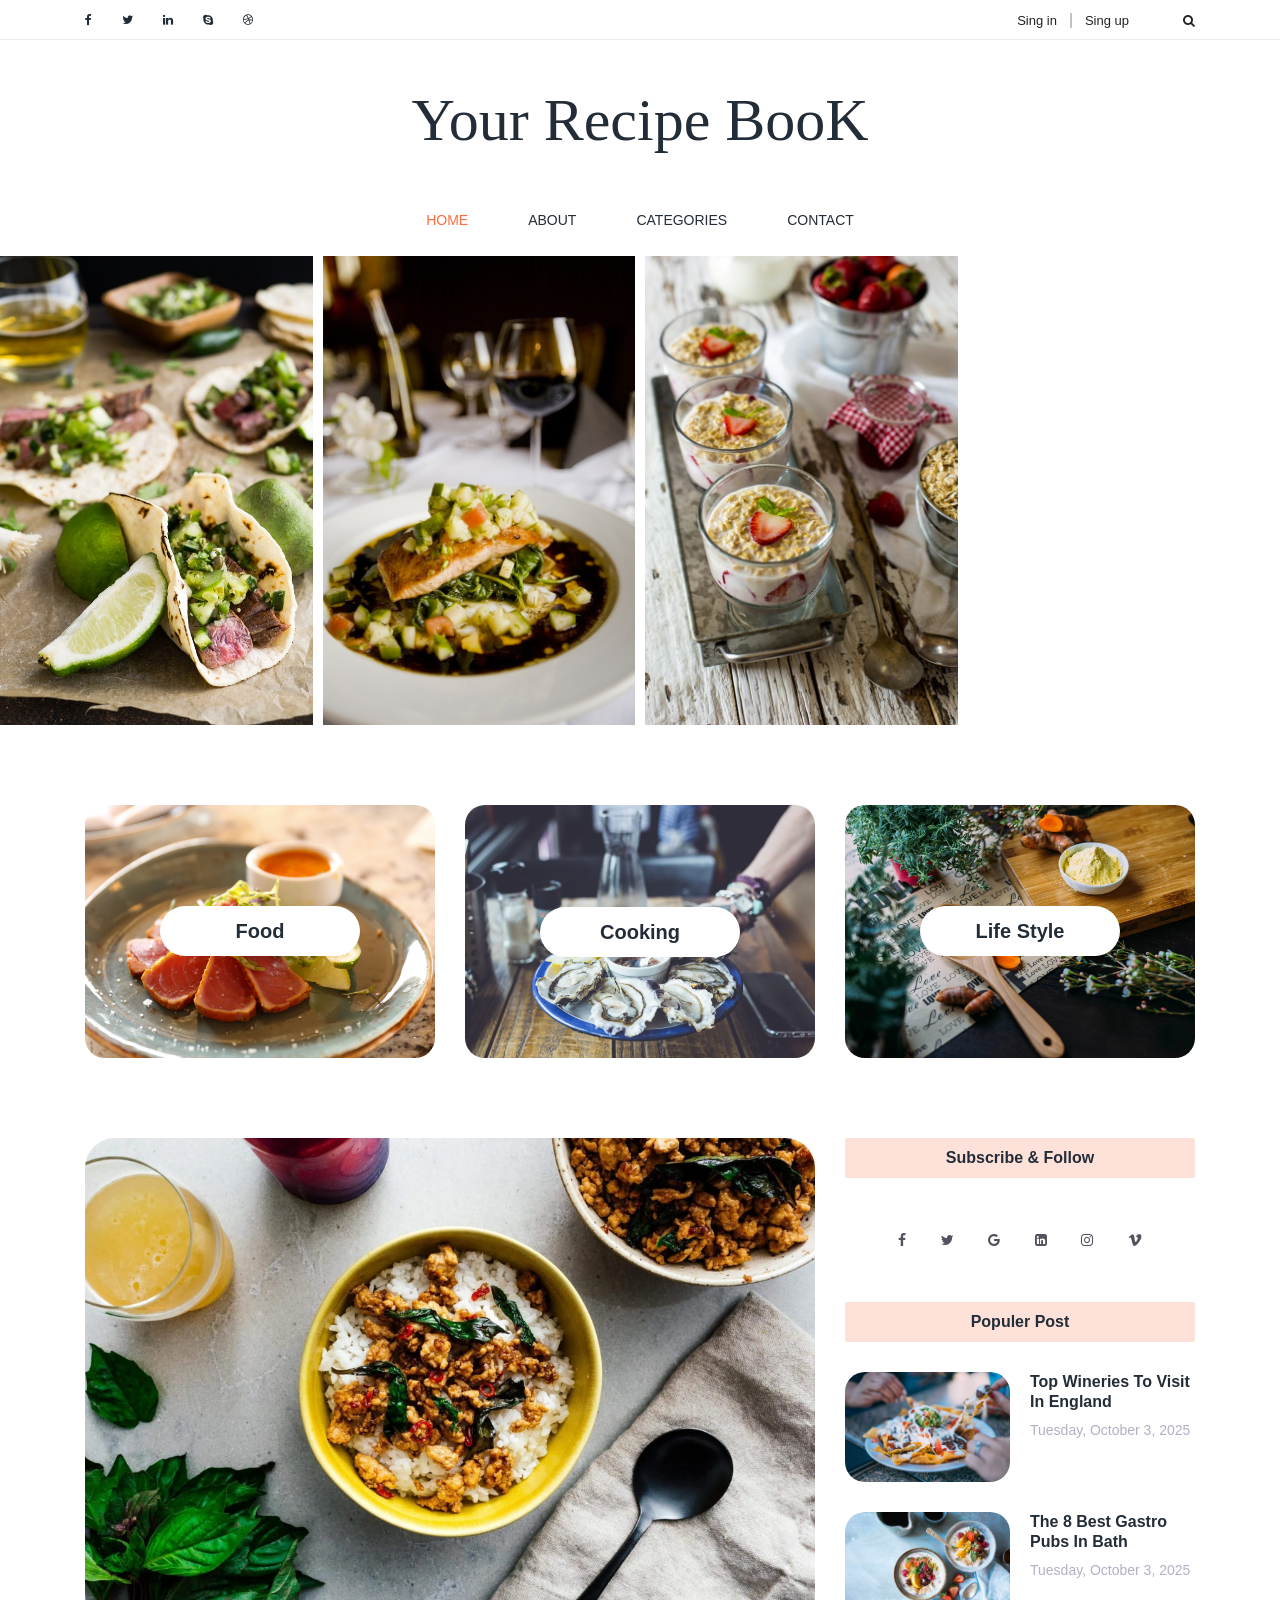
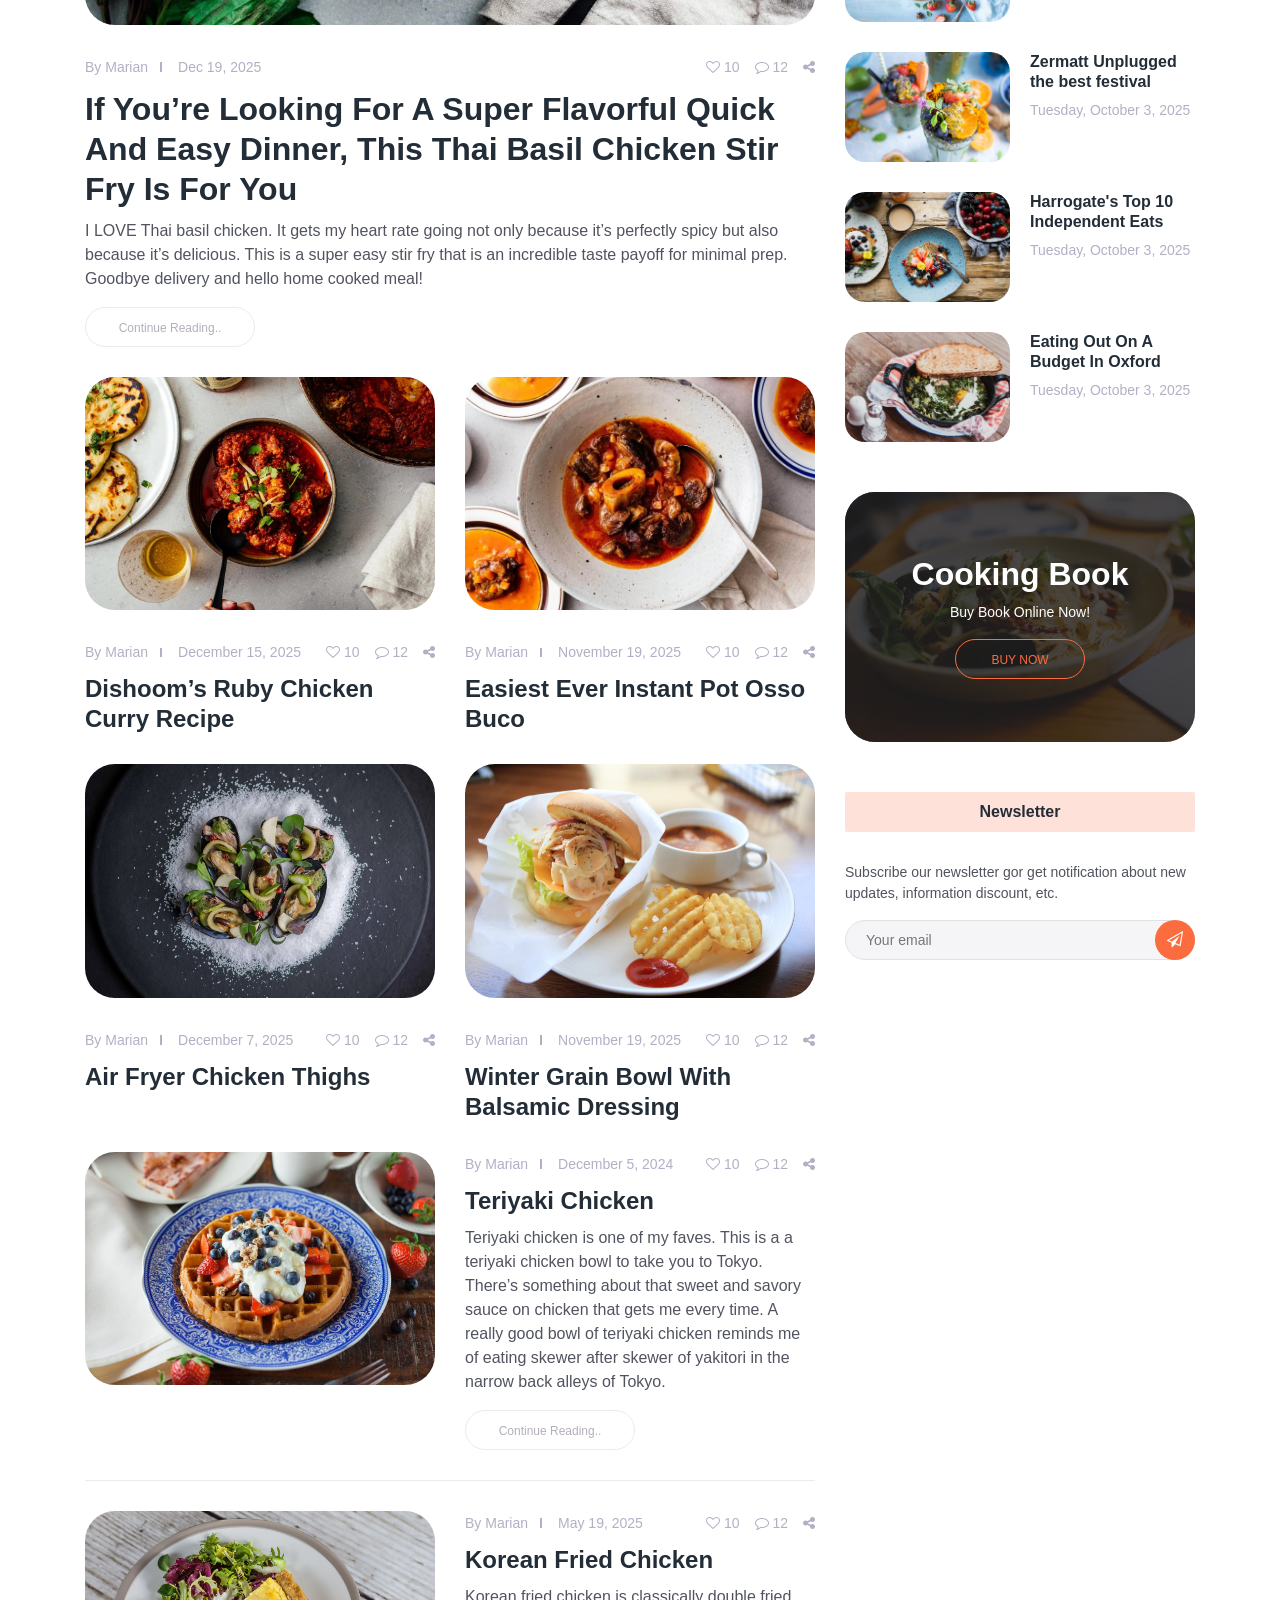
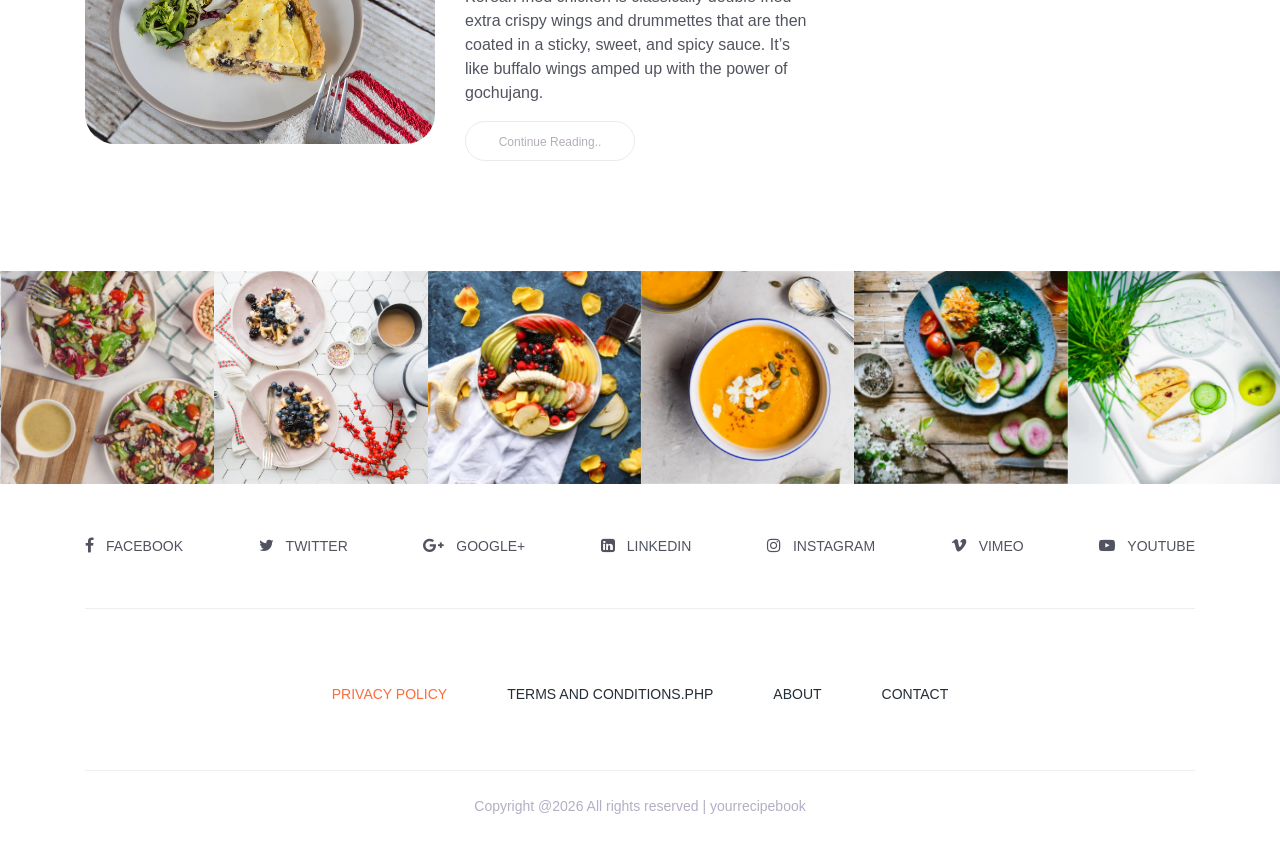
==== index.html @ a6a8d644 "Add files via upload" ====
<!DOCTYPE html><html lang="en"><head>
    <meta charset="utf-8">
    <meta name="description" content="">
    <meta http-equiv="X-UA-Compatible" content="IE=edge">
    <meta name="viewport" content="width=device-width, initial-scale=1, shrink-to-fit=no">
   
    <!-- Title -->
    <title>Your Recipe Book</title>
       <!-- Core Stylesheet -->
    <link href="style.css" rel="stylesheet">
    <!-- Responsive CSS -->
    <link href="css/responsive/responsive.css" rel="stylesheet">

</head>

<body>
    <!-- ****** Top Header Area Start ****** -->
    <div class="top_header_area">
        <div class="container">
            <div class="row">
                <div class="col-5 col-sm-6">
                    <!--  Top Social bar start -->
                    <div class="top_social_bar">
                        <a href="index.html"><i class="fa fa-facebook" aria-hidden="true"></i></a>
                        <a href="index.html"><i class="fa fa-twitter" aria-hidden="true"></i></a>
                        <a href="index.html"><i class="fa fa-linkedin" aria-hidden="true"></i></a>
                        <a href="index.html"><i class="fa fa-skype" aria-hidden="true"></i></a>
                        <a href="index.html"><i class="fa fa-dribbble" aria-hidden="true"></i></a>
                    </div>
                </div>
                <!--  Login Register Area -->
                <div class="col-7 col-sm-6">
                    <div class="signup-search-area d-flex align-items-center justify-content-end">
                        <div class="login_register_area d-flex">
                            <div class="login">
                                <a href="index.html">Sing in</a>
                            </div>
                            <div class="register">
                                <a href="index.html">Sing up</a>
                            </div>
                        </div>
                        <!-- Search Button Area -->
                        <div class="search_button">
                            <a class="searchBtn" href="index.html"><i class="fa fa-search" aria-hidden="true"></i></a>
                        </div>
                        <!-- Search Form -->
                        <div class="search-hidden-form">
                            <form action="#" method="get">
                                <input type="search" name="search" id="search-anything" placeholder="Search Anything...">
                                <input type="submit" value="" class="d-none">
                                <span class="searchBtn"><i class="fa fa-times" aria-hidden="true"></i></span>
                            </form>
                        </div>
                    </div>
                </div>
            </div>
        </div>
    </div>
    <!-- ****** Top Header Area End ****** -->

    <!-- ****** Header Area Start ****** -->
    <header class="header_area">
        <div class="container">
            <div class="row">
                <!-- Logo Area Start -->
                <div class="col-12">
                    <div class="logo_area text-center">
                        <a href="index.php" class="yummy-logo">Your Recipe BooK</a>
                    </div>
                </div>
            </div>

            <div class="row">
                <div class="col-12">
                    <nav class="navbar navbar-expand-lg">
                        <button class="navbar-toggler" type="button" data-toggle="collapse" data-target="#yummyfood-nav" aria-controls="yummyfood-nav" aria-expanded="false" aria-label="Toggle navigation"><i class="fa fa-bars" aria-hidden="true"></i> Menu</button>
                        <!-- Menu Area Start -->
                        <div class="collapse navbar-collapse justify-content-center" id="yummyfood-nav">
                            <ul class="navbar-nav" id="yummy-nav">
                                <li class="nav-item active">
                                    <a class="nav-link" href="index.php">Home <span class="sr-only">(current)</span></a>
                                </li>                           
                               <li class="nav-item">
                                    <a class="nav-link" href="about.php">About</a>
                                </li>

                                <li class="nav-item">
                                    <a class="nav-link" href="categories.php">Categories</a>
                                </li>                                
                                
                                <li class="nav-item">
                                    <a class="nav-link" href="contact.php">Contact</a>
                                </li>
                            </ul>
                        </div>
                    </nav>
                </div>
            </div>
        </div>
    </header>
    <!-- ****** Header Area End ****** -->
 <!-- ****** Welcome Post Area Start ****** -->
    <section class="welcome-post-sliders owl-carousel">

        <!-- Single Slide -->
        <div class="welcome-single-slide">
            <!-- Post Thumb -->
            <img src="img/bg-img/slide-1.jpg" alt="">
            <!-- Overlay Text -->
            <div class="project_title">
                <div class="post-date-commnents d-flex">
                   <a href="1.php">6 Comment</a>
                </div>
                <a href="1.php">
                    <h5>Best Meatball Sub Recipe</h5>
                </a>
            </div>
        </div>

        <!-- Single Slide -->
        <div class="welcome-single-slide">
            <!-- Post Thumb -->
            <img src="img/bg-img/slide-2.jpg" alt="">
            <!-- Overlay Text -->
            <div class="project_title">
                <div class="post-date-commnents d-flex">
                   <a href="2.php">4 Comment</a>
                </div>
                <a href="2.php">
                    <h5>Big Mac Tacos aka Smash Tacos</h5>
                </a>
            </div>
        </div>

        <!-- Single Slide -->
        <div class="welcome-single-slide">
            <!-- Post Thumb -->
            <img src="img/bg-img/slide-3.jpg" alt="">
            <!-- Overlay Text -->
            <div class="project_title">
                <div class="post-date-commnents d-flex">
                  <a href="3.php">1 Comment</a>
                </div>
                <a href="3.php">
                    <h5>Porchetta Recipe</h5>
                </a>
            </div>
        </div>

        <!-- Single Slide -->
        <div class="welcome-single-slide">
            <!-- Post Thumb -->
            <img src="img/bg-img/slide-5.jpg" alt="">
            <!-- Overlay Text -->
            <div class="project_title">
                <div class="post-date-commnents d-flex">
                    <a href="4.php">15 Comment</a>
                </div>
                <a href="4.php">
                    <h5>Easy Wonton Soup for the Winter</h5>
                </a>
            </div>
        </div>

        <!-- Single Slide -->
        <div class="welcome-single-slide">
            <!-- Post Thumb -->
            <img src="img/bg-img/slide-4.jpg" alt="">
            <!-- Overlay Text -->
            <div class="project_title">
                <div class="post-date-commnents d-flex">
                    <a href="5.php">10 Comment</a>
                </div>
                <a href="5.php">
                    <h5>Chinese Broccoli aka Gai Lan</h5>
                </a>
            </div>
        </div>

    </section>
    <!-- ****** Welcome Area End ****** -->

    <!-- ****** Categories Area Start ****** -->
    <section class="categories_area clearfix" id="about">
        <div class="container">
            <div class="row">
                <div class="col-12 col-md-6 col-lg-4">
                    <div class="single_catagory wow fadeInUp" data-wow-delay=".3s">
                        <img src="img/catagory-img/1.jpg" alt="">
                        <div class="catagory-title">
                            <a href="index.html">
                                <h5>Food</h5>
                            </a>
                        </div>
                    </div>
                </div>
                <div class="col-12 col-md-6 col-lg-4">
                    <div class="single_catagory wow fadeInUp" data-wow-delay=".6s">
                        <img src="img/catagory-img/2.jpg" alt="">
                        <div class="catagory-title">
                            <a href="index.html">
                                <h5>Cooking</h5>
                            </a>
                        </div>
                    </div>
                </div>
                <div class="col-12 col-md-6 col-lg-4">
                    <div class="single_catagory wow fadeInUp" data-wow-delay=".9s">
                        <img src="img/catagory-img/3.jpg" alt="">
                        <div class="catagory-title">
                            <a href="index.html">
                                <h5>Life Style</h5>
                            </a>
                        </div>
                    </div>
                </div>
            </div>
        </div>
    </section>
    <!-- ****** Categories Area End ****** -->

    <!-- ****** Blog Area Start ****** -->
    <section class="blog_area section_padding_0_80">
        <div class="container">
            <div class="row justify-content-center">
                <div class="col-12 col-lg-8">
                    <div class="row">

                        <!-- Single Post -->
                        <div class="col-12">
                            <div class="single-post wow fadeInUp" data-wow-delay=".2s">
                                <!-- Post Thumb -->
                                <div class="post-thumb">
                                    <img src="img/thai-basil-chicken.jpg" alt="">
                                </div>
                                <!-- Post Content -->
                                <div class="post-content">
                                    <div class="post-meta d-flex">
                                        <div class="post-author-date-area d-flex">
                                            <!-- Post Author -->
                                            <div class="post-author">
                                                <a href="index.html">By Marian</a>
                                            </div>
                                            <!-- Post Date -->
                                            <div class="post-date">
                                                <a href="index.html">Dec 19, 2025</a>
                                            </div>
                                        </div>
                                        <!-- Post Comment & Share Area -->
                                        <div class="post-comment-share-area d-flex">
                                            <!-- Post Favourite -->
                                            <div class="post-favourite">
                                                <a href="index.html"><i class="fa fa-heart-o" aria-hidden="true"></i> 10</a>
                                            </div>
                                            <!-- Post Comments -->
                                            <div class="post-comments">
                                                <a href="index.html"><i class="fa fa-comment-o" aria-hidden="true"></i> 12</a>
                                            </div>
                                            <!-- Post Share -->
                                            <div class="post-share">
                                                <a href="index.html"><i class="fa fa-share-alt" aria-hidden="true"></i></a>
                                            </div>
                                        </div>
                                    </div>
                                    <a href="1.php">
                                        <h2 class="post-headline">If you’re looking for a super flavorful quick and easy dinner, this Thai basil chicken stir fry is for you</h2>
                                    </a>
                                    <p>I LOVE Thai basil chicken. It gets my heart rate going not only because it’s perfectly spicy but also because it’s delicious. This is a super easy stir fry that is an incredible taste payoff for minimal prep. Goodbye delivery and hello home cooked meal!</p>
                                    <a href="index.html" class="read-more">Continue Reading..</a>
                                </div>
                            </div>
                        </div>

                        <!-- Single Post -->
                        <div class="col-12 col-md-6">
                            <div class="single-post wow fadeInUp" data-wow-delay=".4s">
                                <!-- Post Thumb -->
                                <div class="post-thumb">
                                    <img src="img/dishoom-ruby-chicken-curry-recip.jpg" alt="">
                                </div>
                                <!-- Post Content -->
                                <div class="post-content">
                                    <div class="post-meta d-flex">
                                        <div class="post-author-date-area d-flex">
                                            <!-- Post Author -->
                                            <div class="post-author">
                                                <a href="index.html">By Marian</a>
                                            </div>
                                            <!-- Post Date -->
                                            <div class="post-date">
                                                <a href="index.html">December  15, 2025</a>
                                            </div>
                                        </div>
                                        <!-- Post Comment & Share Area -->
                                        <div class="post-comment-share-area d-flex">
                                            <!-- Post Favourite -->
                                            <div class="post-favourite">
                                                <a href="index.html"><i class="fa fa-heart-o" aria-hidden="true"></i> 10</a>
                                            </div>
                                            <!-- Post Comments -->
                                            <div class="post-comments">
                                                <a href="index.html"><i class="fa fa-comment-o" aria-hidden="true"></i> 12</a>
                                            </div>
                                            <!-- Post Share -->
                                            <div class="post-share">
                                                <a href="index.html"><i class="fa fa-share-alt" aria-hidden="true"></i></a>
                                            </div>
                                        </div>
                                    </div>
                                    <a href="2.php">
                                        <h4 class="post-headline">Dishoom’s Ruby Chicken Curry Recipe</h4>
                                    </a>
                                </div>
                            </div>
                        </div>

                        <!-- Single Post -->
                        <div class="col-12 col-md-6">
                            <div class="single-post wow fadeInUp" data-wow-delay=".6s">
                                <!-- Post Thumb -->
                                <div class="post-thumb">
                                    <img src="img/osso-buco-1.jpg" alt="">
                                </div>
                                <!-- Post Content -->
                                <div class="post-content">
                                    <div class="post-meta d-flex">
                                        <div class="post-author-date-area d-flex">
                                            <!-- Post Author -->
                                            <div class="post-author">
                                                <a href="index.html">By Marian</a>
                                            </div>
                                            <!-- Post Date -->
                                            <div class="post-date">
                                                <a href="index.html">November 19, 2025</a>
                                            </div>
                                        </div>
                                        <!-- Post Comment & Share Area -->
                                        <div class="post-comment-share-area d-flex">
                                            <!-- Post Favourite -->
                                            <div class="post-favourite">
                                                <a href="index.html"><i class="fa fa-heart-o" aria-hidden="true"></i> 10</a>
                                            </div>
                                            <!-- Post Comments -->
                                            <div class="post-comments">
                                                <a href="index.html"><i class="fa fa-comment-o" aria-hidden="true"></i> 12</a>
                                            </div>
                                            <!-- Post Share -->
                                            <div class="post-share">
                                                <a href="index.html"><i class="fa fa-share-alt" aria-hidden="true"></i></a>
                                            </div>
                                        </div>
                                    </div>
                                    <a href="2.php">
                                        <h4 class="post-headline">Easiest Ever Instant Pot Osso Buco</h4>
                                    </a>
                                </div>
                            </div>
                        </div>

                        <!-- Single Post -->
                        <div class="col-12 col-md-6">
                            <div class="single-post wow fadeInUp" data-wow-delay=".8s">
                                <!-- Post Thumb -->
                                <div class="post-thumb">
                                    <img src="img/blog-img/4.jpg" alt="">
                                </div>
                                <!-- Post Content -->
                                <div class="post-content">
                                    <div class="post-meta d-flex">
                                        <div class="post-author-date-area d-flex">
                                            <!-- Post Author -->
                                            <div class="post-author">
                                                <a href="index.html">By Marian</a>
                                            </div>
                                            <!-- Post Date -->
                                            <div class="post-date">
                                                <a href="index.html">December  7, 2025</a>
                                            </div>
                                        </div>
                                        <!-- Post Comment & Share Area -->
                                        <div class="post-comment-share-area d-flex">
                                            <!-- Post Favourite -->
                                            <div class="post-favourite">
                                                <a href="index.html"><i class="fa fa-heart-o" aria-hidden="true"></i> 10</a>
                                            </div>
                                            <!-- Post Comments -->
                                            <div class="post-comments">
                                                <a href="index.html"><i class="fa fa-comment-o" aria-hidden="true"></i> 12</a>
                                            </div>
                                            <!-- Post Share -->
                                            <div class="post-share">
                                                <a href="index.html"><i class="fa fa-share-alt" aria-hidden="true"></i></a>
                                            </div>
                                        </div>
                                    </div>
                                    <a href="4.php">
                                        <h4 class="post-headline">Air Fryer Chicken Thighs</h4>
                                    </a>
                                </div>
                            </div>
                        </div>

                        <!-- Single Post -->
                        <div class="col-12 col-md-6">
                            <div class="single-post wow fadeInUp" data-wow-delay="1s">
                                <!-- Post Thumb -->
                                <div class="post-thumb">
                                    <img src="img/blog-img/5.jpg" alt="">
                                </div>
                                <!-- Post Content -->
                                <div class="post-content">
                                    <div class="post-meta d-flex">
                                        <div class="post-author-date-area d-flex">
                                            <!-- Post Author -->
                                            <div class="post-author">
                                                <a href="index.html">By Marian</a>
                                            </div>
                                            <!-- Post Date -->
                                            <div class="post-date">
                                                <a href="index.html">November 19, 2025</a>
                                            </div>
                                        </div>
                                        <!-- Post Comment & Share Area -->
                                        <div class="post-comment-share-area d-flex">
                                            <!-- Post Favourite -->
                                            <div class="post-favourite">
                                                <a href="index.html"><i class="fa fa-heart-o" aria-hidden="true"></i> 10</a>
                                            </div>
                                            <!-- Post Comments -->
                                            <div class="post-comments">
                                                <a href="index.html"><i class="fa fa-comment-o" aria-hidden="true"></i> 12</a>
                                            </div>
                                            <!-- Post Share -->
                                            <div class="post-share">
                                                <a href="index.html"><i class="fa fa-share-alt" aria-hidden="true"></i></a>
                                            </div>
                                        </div>
                                    </div>
                                    <a href="5.php">
                                        <h4 class="post-headline">Winter Grain Bowl with Balsamic Dressing</h4>
                                    </a>
                                </div>
                            </div>
                        </div>

                        <!-- ******* List Blog Area Start ******* -->

                        <!-- Single Post -->
                        <div class="col-12">
                            <div class="list-blog single-post d-sm-flex wow fadeInUpBig" data-wow-delay=".2s">
                                <!-- Post Thumb -->
                                <div class="post-thumb">
                                    <img src="img/blog-img/6.jpg" alt="">
                                </div>
                                <!-- Post Content -->
                                <div class="post-content">
                                    <div class="post-meta d-flex">
                                        <div class="post-author-date-area d-flex">
                                            <!-- Post Author -->
                                            <div class="post-author">
                                                <a href="index.html">By Marian</a>
                                            </div>
                                            <!-- Post Date -->
                                            <div class="post-date">
                                                <a href="index.html">December 5, 2024</a>
                                            </div>
                                        </div>
                                        <!-- Post Comment & Share Area -->
                                        <div class="post-comment-share-area d-flex">
                                            <!-- Post Favourite -->
                                            <div class="post-favourite">
                                                <a href="index.html"><i class="fa fa-heart-o" aria-hidden="true"></i> 10</a>
                                            </div>
                                            <!-- Post Comments -->
                                            <div class="post-comments">
                                                <a href="index.html"><i class="fa fa-comment-o" aria-hidden="true"></i> 12</a>
                                            </div>
                                            <!-- Post Share -->
                                            <div class="post-share">
                                                <a href="index.html"><i class="fa fa-share-alt" aria-hidden="true"></i></a>
                                            </div>
                                        </div>
                                    </div>
                                    <a href="index.html">
                                        <h4 class="post-headline">Teriyaki Chicken </h4>
                                    </a>
                                    <p>Teriyaki chicken is one of my faves. This is a a teriyaki chicken bowl to take you to Tokyo. There’s something about that sweet and savory sauce on chicken that gets me every time. A really good bowl of teriyaki chicken reminds me of eating skewer after skewer of yakitori in the narrow back alleys of Tokyo.</p>
                                    <a href="4.php" class="read-more">Continue Reading..</a>
                                </div>
                            </div>
                        </div>

                        <!-- Single Post -->
                        <div class="col-12">
                            <div class="list-blog single-post d-sm-flex wow fadeInUpBig" data-wow-delay=".4s">
                                <!-- Post Thumb -->
                                <div class="post-thumb">
                                    <img src="img/blog-img/7.jpg" alt="">
                                </div>
                                <!-- Post Content -->
                                <div class="post-content">
                                    <div class="post-meta d-flex">
                                        <div class="post-author-date-area d-flex">
                                            <!-- Post Author -->
                                            <div class="post-author">
                                                <a href="index.html">By Marian</a>
                                            </div>
                                            <!-- Post Date -->
                                            <div class="post-date">
                                                <a href="index.html">May 19, 2025</a>
                                            </div>
                                        </div>
                                        <!-- Post Comment & Share Area -->
                                        <div class="post-comment-share-area d-flex">
                                            <!-- Post Favourite -->
                                            <div class="post-favourite">
                                                <a href="index.html"><i class="fa fa-heart-o" aria-hidden="true"></i> 10</a>
                                            </div>
                                            <!-- Post Comments -->
                                            <div class="post-comments">
                                                <a href="index.html"><i class="fa fa-comment-o" aria-hidden="true"></i> 12</a>
                                            </div>
                                            <!-- Post Share -->
                                            <div class="post-share">
                                                <a href="index.html"><i class="fa fa-share-alt" aria-hidden="true"></i></a>
                                            </div>
                                        </div>
                                    </div>
                                    <a href="5.php">
                                        <h4 class="post-headline">Korean Fried Chicken</h4>
                                    </a>
                                    <p>Korean fried chicken is classically double fried extra crispy wings and drummettes that are then coated in a sticky, sweet, and spicy sauce. It’s like buffalo wings amped up with the power of gochujang.</p>
                                    <a href="5.php" class="read-more">Continue Reading..</a>
                                </div>
                            </div>
                        </div>                       
                    </div>
                </div>

                <!-- ****** Blog Sidebar ****** -->
                <div class="col-12 col-sm-8 col-md-6 col-lg-4">
                    <div class="blog-sidebar mt-5 mt-lg-0">
                       
                        <!-- Single Widget Area -->
                        <div class="single-widget-area subscribe_widget text-center">
                            <div class="widget-title">
                                <h6>Subscribe &amp; Follow</h6>
                            </div>
                            <div class="subscribe-link">
                                <a href="index.html"><i class="fa fa-facebook" aria-hidden="true"></i></a>
                                <a href="index.html"><i class="fa fa-twitter" aria-hidden="true"></i></a>
                                <a href="index.html"><i class="fa fa-google" aria-hidden="true"></i></a>
                                <a href="index.html"><i class="fa fa-linkedin-square" aria-hidden="true"></i></a>
                                <a href="index.html"><i class="fa fa-instagram" aria-hidden="true"></i></a>
                                <a href="index.html"><i class="fa fa-vimeo" aria-hidden="true"></i></a>
                            </div>
                        </div>

                        <!-- Single Widget Area -->
                        <div class="single-widget-area popular-post-widget">
                            <div class="widget-title text-center">
                                <h6>Populer Post</h6>
                            </div>
                            <!-- Single Popular Post -->
                            <div class="single-populer-post d-flex">
                                <img src="img/sidebar-img/1.jpg" alt="">
                                <div class="post-content">
                                    <a href="index.html">
                                        <h6>Top Wineries To Visit In England</h6>
                                    </a>
                                    <p>Tuesday, October 3, 2025</p>
                                </div>
                            </div>
                            <!-- Single Popular Post -->
                            <div class="single-populer-post d-flex">
                                <img src="img/sidebar-img/2.jpg" alt="">
                                <div class="post-content">
                                    <a href="index.html">
                                        <h6>The 8 Best Gastro Pubs In Bath</h6>
                                    </a>
                                    <p>Tuesday, October 3, 2025</p>
                                </div>
                            </div>
                            <!-- Single Popular Post -->
                            <div class="single-populer-post d-flex">
                                <img src="img/sidebar-img/3.jpg" alt="">
                                <div class="post-content">
                                    <a href="index.html">
                                        <h6>Zermatt Unplugged the best festival</h6>
                                    </a>
                                    <p>Tuesday, October 3, 2025</p>
                                </div>
                            </div>
                            <!-- Single Popular Post -->
                            <div class="single-populer-post d-flex">
                                <img src="img/sidebar-img/4.jpg" alt="">
                                <div class="post-content">
                                    <a href="index.html">
                                        <h6>Harrogate's Top 10 Independent Eats</h6>
                                    </a>
                                    <p>Tuesday, October 3, 2025</p>
                                </div>
                            </div>
                            <!-- Single Popular Post -->
                            <div class="single-populer-post d-flex">
                                <img src="img/sidebar-img/5.jpg" alt="">
                                <div class="post-content">
                                    <a href="index.html">
                                        <h6>Eating Out On A Budget In Oxford</h6>
                                    </a>
                                    <p>Tuesday, October 3, 2025</p>
                                </div>
                            </div>
                        </div>

                        <!-- Single Widget Area -->
                        <div class="single-widget-area add-widget text-center">
                            <div class="add-widget-area">
                                <img src="img/sidebar-img/6.jpg" alt="">
                                <div class="add-text">
                                    <div class="yummy-table">
                                        <div class="yummy-table-cell">
                                            <h2>Cooking Book</h2>
                                            <p>Buy Book Online Now!</p>
                                            <a href="index.html" class="add-btn">Buy Now</a>
                                        </div>
                                    </div>
                                </div>
                            </div>
                        </div>

                        <!-- Single Widget Area -->
                        <div class="single-widget-area newsletter-widget">
                            <div class="widget-title text-center">
                                <h6>Newsletter</h6>
                            </div>
                            <p>Subscribe our newsletter gor get notification about new updates, information discount, etc.</p>
                            <div class="newsletter-form">
                                <form action="#" method="post">
                                    <input type="email" name="newsletter-email" id="email" placeholder="Your email">
                                    <button type="submit"><i class="fa fa-paper-plane-o" aria-hidden="true"></i></button>
                                </form>
                            </div>
                        </div>
                    </div>
                </div>
            </div>
        </div>
    </section>
    <!-- ****** Blog Area End ****** -->

<!-- ****** Instagram Area Start ****** -->
    <div class="instargram_area owl-carousel section_padding_100_0 clearfix" id="portfolio">

        <!-- Instagram Item -->
        <div class="instagram_gallery_item">
            <!-- Instagram Thumb -->
            <img src="img/instagram-img/1.jpg" alt="">
            <!-- Hover -->
            <div class="hover_overlay">
                <div class="yummy-table">
                    <div class="yummy-table-cell">
                        <div class="follow-me text-center">
                            <a href="index.html"><i class="fa fa-instagram" aria-hidden="true"></i> Follow me</a>
                        </div>
                    </div>
                </div>
            </div>
        </div>

        <!-- Instagram Item -->
        <div class="instagram_gallery_item">
            <!-- Instagram Thumb -->
            <img src="img/instagram-img/2.jpg" alt="">
            <!-- Hover -->
            <div class="hover_overlay">
                <div class="yummy-table">
                    <div class="yummy-table-cell">
                        <div class="follow-me text-center">
                            <a href="index.html"><i class="fa fa-instagram" aria-hidden="true"></i> Follow me</a>
                        </div>
                    </div>
                </div>
            </div>
        </div>

        <!-- Instagram Item -->
        <div class="instagram_gallery_item">
            <!-- Instagram Thumb -->
            <img src="img/instagram-img/3.jpg" alt="">
            <!-- Hover -->
            <div class="hover_overlay">
                <div class="yummy-table">
                    <div class="yummy-table-cell">
                        <div class="follow-me text-center">
                            <a href="index.html"><i class="fa fa-instagram" aria-hidden="true"></i> Follow me</a>
                        </div>
                    </div>
                </div>
            </div>
        </div>

        <!-- Instagram Item -->
        <div class="instagram_gallery_item">
            <!-- Instagram Thumb -->
            <img src="img/instagram-img/4.jpg" alt="">
            <!-- Hover -->
            <div class="hover_overlay">
                <div class="yummy-table">
                    <div class="yummy-table-cell">
                        <div class="follow-me text-center">
                            <a href="index.html"><i class="fa fa-instagram" aria-hidden="true"></i> Follow me</a>
                        </div>
                    </div>
                </div>
            </div>
        </div>

        <!-- Instagram Item -->
        <div class="instagram_gallery_item">
            <!-- Instagram Thumb -->
            <img src="img/instagram-img/5.jpg" alt="">
            <!-- Hover -->
            <div class="hover_overlay">
                <div class="yummy-table">
                    <div class="yummy-table-cell">
                        <div class="follow-me text-center">
                            <a href="index.html"><i class="fa fa-instagram" aria-hidden="true"></i> Follow me</a>
                        </div>
                    </div>
                </div>
            </div>
        </div>

        <!-- Instagram Item -->
        <div class="instagram_gallery_item">
            <!-- Instagram Thumb -->
            <img src="img/instagram-img/6.jpg" alt="">
            <!-- Hover -->
            <div class="hover_overlay">
                <div class="yummy-table">
                    <div class="yummy-table-cell">
                        <div class="follow-me text-center">
                            <a href="index.html"><i class="fa fa-instagram" aria-hidden="true"></i> Follow me</a>
                        </div>
                    </div>
                </div>
            </div>
        </div>

        <!-- Instagram Item -->
        <div class="instagram_gallery_item">
            <!-- Instagram Thumb -->
            <img src="img/instagram-img/1.jpg" alt="">
            <!-- Hover -->
            <div class="hover_overlay">
                <div class="yummy-table">
                    <div class="yummy-table-cell">
                        <div class="follow-me text-center">
                            <a href="index.html"><i class="fa fa-instagram" aria-hidden="true"></i> Follow me</a>
                        </div>
                    </div>
                </div>
            </div>
        </div>

        <!-- Instagram Item -->
        <div class="instagram_gallery_item">
            <!-- Instagram Thumb -->
            <img src="img/instagram-img/2.jpg" alt="">
            <!-- Hover -->
            <div class="hover_overlay">
                <div class="yummy-table">
                    <div class="yummy-table-cell">
                        <div class="follow-me text-center">
                            <a href="index.html"><i class="fa fa-instagram" aria-hidden="true"></i> Follow me</a>
                        </div>
                    </div>
                </div>
            </div>
        </div>

    </div>
    <!-- ****** Our Creative Portfolio Area End ****** -->

    <!-- ****** Footer Social Icon Area Start ****** -->
    <div class="social_icon_area clearfix">
        <div class="container">
            <div class="row">
                <div class="col-12">
                    <div class="footer-social-area d-flex">
                        <div class="single-icon">
                            <a href="index.html"><i class="fa fa-facebook" aria-hidden="true"></i><span>facebook</span></a>
                        </div>
                        <div class="single-icon">
                            <a href="index.html"><i class="fa fa-twitter" aria-hidden="true"></i><span>Twitter</span></a>
                        </div>
                        <div class="single-icon">
                            <a href="index.html"><i class="fa fa-google-plus" aria-hidden="true"></i><span>GOOGLE+</span></a>
                        </div>
                        <div class="single-icon">
                            <a href="index.html"><i class="fa fa-linkedin-square" aria-hidden="true"></i><span>linkedin</span></a>
                        </div>
                        <div class="single-icon">
                            <a href="index.html"><i class="fa fa-instagram" aria-hidden="true"></i><span>Instagram</span></a>
                        </div>
                        <div class="single-icon">
                            <a href="index.html"><i class="fa fa-vimeo" aria-hidden="true"></i><span>VIMEO</span></a>
                        </div>
                        <div class="single-icon">
                            <a href="index.html"><i class="fa fa-youtube-play" aria-hidden="true"></i><span>YOUTUBE</span></a>
                        </div>
                    </div>
                </div>
            </div>
        </div>
    </div>
    <!-- ****** Footer Social Icon Area End ****** -->

    <!-- ****** Footer Menu Area Start ****** -->
    <footer class="footer_area">
        <div class="container">
            <div class="row">
                <div class="col-12">
                    <div class="footer-content">
                        
                        <nav class="navbar navbar-expand-lg">
                            <button class="navbar-toggler" type="button" data-toggle="collapse" data-target="#yummyfood-footer-nav" aria-controls="yummyfood-footer-nav" aria-expanded="false" aria-label="Toggle navigation"><i class="fa fa-bars" aria-hidden="true"></i> Menu</button>
                            <!-- Menu Area Start -->
                            <div class="collapse navbar-collapse justify-content-center" id="yummyfood-footer-nav">
                                <ul class="navbar-nav">
                                    <li class="nav-item active">
                                        <a class="nav-link" href="privacy-policy.php">Privacy Policy<span class="sr-only">(current)</span></a>
                                    </li>
                                    
                                    <li class="nav-item">
                                        <a class="nav-link" href="terms-and-conditions.php">Terms And Conditions.php</a>
                                    </li>
                                   
                                    <li class="nav-item">
                                        <a class="nav-link" href="about.php">About</a>
                                    </li>
                                    <li class="nav-item">
                                        <a class="nav-link" href="contact.php">Contact</a>
                                    </li>
                                </ul>
                            </div>
                        </nav>
                    </div>
                </div>
            </div>
        </div>

        <div class="container">
            <div class="row">
                <div class="col-12">
                    <!-- Copywrite Text -->
                    <div class="copy_right_text text-center">
                        <p>Copyright @2026 All rights reserved |  yourrecipebook</p>
                    </div>
                </div>
            </div>
        </div>
    </footer>

    <!-- ****** Footer Menu Area End ****** -->

    <!-- Jquery-2.2.4 js -->
    <script src="js/jquery/jquery-2.2.4.min.js"></script>
    <!-- Popper js -->
    <script src="js/bootstrap/popper.min.js"></script>
    <!-- Bootstrap-4 js -->
    <script src="js/bootstrap/bootstrap.min.js"></script>
    <!-- All Plugins JS -->
    <script src="js/others/plugins.js"></script>
    <!-- Active JS -->
    <script src="js/active.js"></script>
<script defer="" src="../static.cloudflareinsights.com/beacon.min.js/v8c78df7c7c0f484497ecbca7046644da1771523124516" data-cf-beacon="{&quot;version&quot;:&quot;2024.11.0&quot;,&quot;token&quot;:&quot;a68dbbef18ba448aad95fd6afb01e0aa&quot;,&quot;r&quot;:1,&quot;server_timing&quot;:{&quot;name&quot;:{&quot;cfCacheStatus&quot;:true,&quot;cfEdge&quot;:true,&quot;cfExtPri&quot;:true,&quot;cfL4&quot;:true,&quot;cfOrigin&quot;:true,&quot;cfSpeedBrain&quot;:true},&quot;location_startswith&quot;:null}}" crossorigin="anonymous"></script>

</body></html>
---- style.css ----
/* ----------------------------------------------
:: Template Name: Yummy Blog - Food Blog Template
:: Template Author: Colorlib
:: Template Author URI: https://colorlib.com
:: Version: v1.0.0
:: Last Updated: 11-13-2017
---------------------------------------------- */

/* -------- [Master Stylesheet] --------
:: 1.0 Base CSS
:: 2.0 Top Header Area CSS
:: 3.0 Menu Area CSS
:: 4.0 Wellcome Area CSS 
:: 5.0 Top Feature Area CSS 
:: 6.0 Blog Area CSS 
:: 7.0 Instagram Area CSS 
:: 8.0 Footer Social Area CSS 
:: 9.0 Goole Map Area CSS
:: 10.0 Sidebar Area CSS
:: 11.0 Breadcumb Area CSS
:: 12.0 Paginatio Area CSS
:: 13.0 Contact Area CSS
:: 14.0 Single Blog CSS
----------------------------------- */

/* ***** Fonts ***** */

@import url('../fonts.googleapis.com/css/family=Poppins:100,200,300,400,500,600,700|Quicksand:300,400,500,700|Shadows+Into+Light+Two.css');

/* ***** Import CSS ***** */

@import 'css/bootstrap/bootstrap.min.css';
@import 'css/others/animate.css';
@import 'css/others/magnific-popup.css';
@import 'css/others/meanmenu.min.css';
@import 'css/others/owl.carousel.min.css';
@import 'css/others/font-awesome.min.css';
@import 'css/others/pe-icon-7-stroke.css';

/* --------------------
:: 1.0 Base CSS
-------------------- */

* {
    margin: 0;
    padding: 0;
}

body {
    font-family: 'Poppins', sans-serif;
    position: relative;
    z-index: auto;
}

h1,
h2,
h3,
h4,
h5,
h6 {
    font-family: 'Quicksand', sans-serif;
    font-weight: 700;
    color: #232d37;
    line-height: 1.25;
}

p {
    color: #51545f;
    font-size: 16px;
}

.section_padding_100 {
    padding-top: 100px;
    padding-bottom: 100px;
}

.section_padding_100_70 {
    padding-top: 100px;
    padding-bottom: 70px;
}

.section_padding_50 {
    padding-top: 50px;
    padding-bottom: 50px;
}

.section_padding_50_20 {
    padding-top: 50px;
    padding-bottom: 20px;
}

.section_padding_150 {
    padding-top: 150px;
    padding-bottom: 150px;
}

.section_padding_200 {
    padding-top: 200px;
    padding-bottom: 200px;
}

.section_padding_80 {
    margin-top: 80px;
    margin-bottom: 80px;
}

.section_padding_80_50 {
    padding-top: 80px;
    padding-bottom: 50px;
}

.section_padding_30_80 {
    padding-top: 30px;
    padding-bottom: 80px;
}

.section_padding_80_0 {
    padding-top: 80px;
    padding-bottom: 0;
}

.section_padding_0_80 {
    padding-top: 0;
    padding-bottom: 80px;
}

img {
    max-width: 100%;
}

.mt-15 {
    margin-top: 15px;
}

.mt-30 {
    margin-top: 30px;
}

.mt-40 {
    margin-top: 40px;
}

.mt-50 {
    margin-top: 50px;
}

.mt-100 {
    margin-top: 100px;
}

.mt-150 {
    margin-top: 150px;
}

.mr-15 {
    margin-right: 15px;
}

.mr-30 {
    margin-right: 30px;
}

.mr-50 {
    margin-right: 50px;
}

.mr-100 {
    margin-right: 100px;
}

.mb-15 {
    margin-bottom: 15px;
}

.mb-30 {
    margin-bottom: 30px;
}

.mb-50 {
    margin-bottom: 50px;
}

.mb-100 {
    margin-bottom: 100px;
}

.ml-15 {
    margin-left: 15px;
}

.ml-30 {
    margin-left: 30px;
}

.ml-50 {
    margin-left: 50px;
}

.ml-100 {
    margin-left: 100px;
}

ul,
ol {
    margin: 0;
    padding: 0;
}

#scrollUp {
    bottom: 55px;
    font-size: 14px;
    right: 50%;
    width: 30px;
    background-color: #fc6c3f;
    color: #fff;
    text-align: center;
    height: 30px;
    line-height: 30px;
    border-radius: 50%;
    margin-right: -15px;
}

a,
a:hover,
a:focus,
a:active {
    text-decoration: none;
    -webkit-transition-duration: 500ms;
    transition-duration: 500ms;
    font-weight: 500;
    outline: none;
}

li {
    list-style: none;
}

.heading_text > p {
    font-size: 16px;
}

.heading_text > h2 {
    font-weight: 500;
    color: #333;
}

.heading_text > h3 {
    color: #b4b4b4;
    font-size: 90px;
    font-weight: 100;
    margin: 0;
}

.font-shadow-into-light {
    font-family: 'Shadows Into Light Two', cursive !important;
}

.yummy-table {
    display: table;
    height: 100%;
    left: 0;
    position: relative;
    top: 0;
    width: 100%;
    z-index: 2;
}

.yummy-table-cell {
    display: table-cell;
    vertical-align: middle;
}

#preloader {
    overflow: hidden;
    background-color: #fff;
    height: 100%;
    left: 0;
    position: fixed;
    top: 0;
    width: 100%;
    z-index: 999999;
}

.yummy-load {
    -webkit-animation: 2000ms linear 0s normal none infinite running yummy-load;
    animation: 2000ms linear 0s normal none infinite running yummy-load;
    background: transparent none repeat scroll 0 0;
    border-color: #dddddd #dddddd #fc6c3f;
    border-radius: 50%;
    border-style: solid;
    border-width: 3px;
    height: 40px;
    left: calc(50% - 20px);
    position: relative;
    top: calc(50% - 20px);
    width: 40px;
    z-index: 9;
}

@-webkit-keyframes yummy-load {
    0% {
        -webkit-transform: rotate(0deg);
        transform: rotate(0deg);
    }
    100% {
        -webkit-transform: rotate(360deg);
        transform: rotate(360deg);
    }
}

@keyframes yummy-load {
    0% {
        -webkit-transform: rotate(0deg);
        transform: rotate(0deg);
    }
    100% {
        -webkit-transform: rotate(360deg);
        transform: rotate(360deg);
    }
}

/* --------------------
:: 2.0 Top Header Area CSS
-------------------- */

.top_header_area {
    width: 100%;
    height: 40px;
    border-bottom: 1px solid #ebebeb;
}

.top_header_area .top_social_bar {
    display: -webkit-box;
    display: -ms-flexbox;
    display: flex;
    height: 40px;
    -webkit-box-align: center;
    -ms-flex-align: center;
    align-items: center;
}


.top_header_area .top_social_bar > a {
    font-size: 12px;
    color: #232d37;
    margin-right: 30px;
}

.top_header_area .top_social_bar > a:hover {
    color: #fc6c3f;
}

.top_header_area .top_social_bar > a:last-of-type {
    margin-right: 0;
}

.top_header_area .signup-search-area {
    height: 40px;
    position: relative;
    z-index: 3;
}

.top_header_area .signup-search-area a {
    font-size: 13px;
    color: #222;
}

.top_header_area .signup-search-area .login a {
    margin-right: 13px;
    border-right: 2px solid #c2c2c2;
    padding-right: 13px;
}

.top_header_area .signup-search-area .search_button {
    margin-left: 54px;
}

#searchBtn {
    position: relative;
    z-index: 8;
}

.search-hidden-form {
    position: absolute;
    width: 100%;
    z-index: 4;
    height: 100%;
    top: 0;
    left: 0;
    right: 0;
    bottom: 0;
    -webkit-transition-duration: 500ms;
    transition-duration: 500ms;
    opacity: 0;
    -ms-filter: "progid:DXImageTransform.Microsoft.Alpha(Opacity=0)";
    font-size: 12px;
}

.search-hidden-form.search-form-open {
    z-index: 18;
    opacity: 1;
    -ms-filter: "progid:DXImageTransform.Microsoft.Alpha(Opacity=100)";
}

.search-hidden-form #search-anything {
    width: 100%;
    height: 30px;
    border: 1px solid #ddd;
    top: 5px;
    position: relative;
    padding: 5px 10px;
}

.search-hidden-form span {
    line-height: 30px;
    width: 30px;
    height: 30px;
    position: absolute;
    display: block;
    text-align: center;
    top: 5px;
    right: 0;
    border: 1px solid #ddd;
    color: #888;
    cursor: pointer;
    z-index: 5;
    font-size: 13px;
    border-left: none;
    -webkit-transition-duration: 500ms;
    transition-duration: 500ms;
}

.search-hidden-form span:hover {
    color: #000;
}

/* --------------------
:: 3.0 Menu Area CSS
-------------------- */

.logo_area .yummy-logo {
    font-family: 'Shadows Into Light Two', cursive;
    font-size: 60px;
    margin-bottom: 0;
    padding: 35px 0 20px 0;
    display: inline-block;
    color: #232d37;
}

.navbar.navbar-expand-lg {
    padding: 0;
}

.navbar.navbar-expand-lg .navbar-nav .nav-link {
    padding: 25px 30px;
    color: #232d37;
    text-transform: uppercase;
    font-size: 14px;
}

.navbar.navbar-expand-lg .navbar-nav .nav-link:hover,
.navbar.navbar-expand-lg .navbar-nav .active .nav-link {
    color: #fc6c3f;
}

.dropdown-item {
    font-weight: 500;
    color: #232d37;
    font-size: 14px;
    text-transform: uppercase;
}

.dropdown-item:focus,
.dropdown-item:hover {
    color: #fc6c3f;
    text-decoration: none;
    background-color: #f8f9fa;
}

/* --------------------
:: 4.0 Wellcome Area CSS 
-------------------- */

.welcome-single-slide {
    position: relative;
    z-index: 1;
    overflow: hidden
}

.welcome-single-slide .project_title a > h5 {
    color: #ffffff;
    font-size: 24px;
    font-weight: 700;
    margin-bottom: 0;
}

.welcome-single-slide .project_title {
    position: absolute;
    content: "";
    bottom: -300px;
    left: 0;
    z-index: 3;
    background: rgba(252, 108, 63, 0.7);
    padding: 30px;
    width: 100%;
    height: auto;
    -webkit-transition-duration: 750ms;
    transition-duration: 750ms;
}

.welcome-single-slide:hover .project_title {
    bottom: 0;
}

.welcome-single-slide .post-date-commnents a {
    font-size: 14px;
    font-weight: 400;
    color: #fff;
    position: relative;
    z-index: 1;
    margin-bottom: 10px;
}

.welcome-single-slide .post-date-commnents a:hover {
    color: rgba(255, 255, 255, 0.9);
}


.welcome-single-slide .post-date-commnents a:first-child {
    margin-right: 30px;
}

.welcome-single-slide .post-date-commnents a:first-child:after {
    width: 2px;
    height: 80%;
    content: '';
    position: absolute;
    top: 10%;
    right: -14px;
    z-index: 2;
    background-color: #fff;
}


.welcome-post-sliders {
    position: relative;
    z-index: 1;
}

.welcome-post-sliders .owl-prev {
    position: absolute;
    width: 10%;
    background-color: transparent;
    height: 100%;
    top: 0;
    left: 0;
    cursor: url(img/core-img/back.png), auto !important;
    z-index: 9;
}

.welcome-post-sliders .owl-next {
    position: absolute;
    width: 10%;
    background-color: transparent;
    height: 100%;
    top: 0;
    right: 0;
    cursor: url(img/core-img/next.png), auto !important;
}

/* --------------------
:: 5.0 Top Feature Area CSS 
-------------------- */

.categories_area {
    padding: 80px 0 50px 0;
}

.single_catagory {
    position: relative;
    z-index: 1;
    margin-bottom: 30px;
}

.single_catagory img {
    border-radius: 20px;
}

.catagory-title {
    width: 200px;
    height: 50px;
    background-color: #fff;
    position: absolute;
    top: 50%;
    text-align: center;
    border-radius: 30px;
    left: 50%;
    -webkit-transform: translate(-50%, -50%);
    transform: translate(-50%, -50%);
    -webkit-transition-duration: 500ms;
    transition-duration: 500ms;
}

.single_catagory:hover .catagory-title {
    background-color: #fc6c3f;
}

.catagory-title a > h5 {
    margin-bottom: 0;
    line-height: 50px;
    -webkit-transition-duration: 500ms;
    transition-duration: 500ms;
}

.single_catagory:hover .catagory-title a > h5 {
    color: #fff;
}

/* --------------------
:: 6.0 Blog Area CSS 
-------------------- */

.post-thumb img {
    border-radius: 30px;
    margin-bottom: 30px;
}

.post-meta {
    -webkit-box-align: center;
    -ms-flex-align: center;
    -ms-grid-row-align: center;
    align-items: center;
    -webkit-box-pack: justify;
    -ms-flex-pack: justify;
    justify-content: space-between;
}

.post-author a,
.post-date a,
.post-favourite a,
.post-comments a,
.post-share a {
    color: #b5aec4;
    font-size: 14px;
}

.post-author a:hover,
.post-date a:hover,
.post-favourite a:hover,
.post-comments a:hover,
.post-share a:hover {
    color: #000;
}

.post-favourite a,
.post-comments a {
    margin-right: 15px;
}

.post-author a {
    margin-right: 30px;
    position: relative;
    z-index: 1;
}

.post-author a:after {
    width: 2px;
    height: 60%;
    content: '';
    position: absolute;
    top: 20%;
    right: -14px;
    z-index: 2;
    background-color: #b5aec4;
}

.single-post {
    margin-bottom: 30px;
}

.single-post h2,
.single-post h4 {
    margin: 10px 0;
    color: #232d37;
    -webkit-transition-duration: 500ms;
    transition-duration: 500ms;
    text-transform: capitalize;
}

.single-post h2:hover,
.single-post h4:hover {
    color: #fc6c3f;
}

.single-post p {
    color: #51545f;
}

.single-post .read-more {
    font-size: 12px;
    color: #b5aeba;
    display: inline-block;
    border: 1px solid #ebebeb;
    border-radius: 30px;
    height: 40px;
    min-width: 170px;
    line-height: 40px;
    text-align: center;
}


.single-post .read-more:hover {
    color: #000;
    border: 1px solid #000;
}

/* List Blog Area CSS */

.list-blog.single-post .post-thumb,
.list-blog.single-post .post-content {
    -ms-flex-preferred-size: 50%;
    flex-basis: 50%;
    margin-right: 15px;
}

.list-blog.single-post .post-content {
    margin-right: 0;
    margin-left: 15px;
    margin-bottom: 30px;
}

.list-blog.single-post {
    margin-bottom: 30px;
    border-bottom: 1px solid #ebebeb;
}

.blog_area .col-12:last-of-type .list-blog.single-post {
    margin-bottom: 0;
    border-bottom: none;
}

.blog_area .col-12:last-of-type .list-blog.single-post .post-thumb img {
    margin-bottom: 0;
}

/* --------------------
:: 7.0 Instagram Area CSS 
-------------------- */

.instagram_gallery_item {
    position: relative;
    z-index: 1;
}

.instagram_gallery_item img {
    -webkit-transition-duration: 500ms;
    transition-duration: 500ms;
    width: 100%;
}

.instagram_gallery_item .hover_overlay {
    background: rgba(252, 108, 63, 0.7);
    height: 100%;
    left: 0;
    opacity: 0;
    -ms-filter: "progid:DXImageTransform.Microsoft.Alpha(Opacity=0)";
    position: absolute;
    top: 0;
    -webkit-transition-duration: 500ms;
    transition-duration: 500ms;
    width: 100%;
    z-index: 5;
}

.instagram_gallery_item:hover .hover_overlay {
    opacity: 1;
    -ms-filter: "progid:DXImageTransform.Microsoft.Alpha(Opacity=100)";
}

.instagram_gallery_item .follow-me a {
    font-size: 16px;
    color: #fff;
    font-weight: 400;
}

.instargram_area {
    position: relative;
    z-index: 1;
}

.instargram_area .owl-prev {
    position: absolute;
    width: 10%;
    background-color: transparent;
    height: 100%;
    top: 0;
    left: 0;
    cursor: url(img/core-img/back.png), auto !important;
    z-index: 9;
}

.instargram_area .owl-next {
    position: absolute;
    width: 10%;
    background-color: transparent;
    height: 100%;
    top: 0;
    right: 0;
    cursor: url(img/core-img/next.png), auto !important;
}


/* --------------------
:: 8.0 Footer Social Area CSS 
-------------------- */

.footer-social-area {
    border-bottom: 1px solid #eeeeee;
    padding: 50px 0;
    -webkit-box-pack: justify;
    -ms-flex-pack: justify;
    justify-content: space-between
}

.single-icon > a {
    color: #51545f;
    font-size: 14px;
    font-weight: 500;
    text-transform: uppercase;
}

.single-icon > a:hover {
    color: #fc6c3f;
}

.single-icon > a > i {
    font-size: 16px;
    padding-right: 12px;
}

.footer-content {
    padding: 50px 0 65px 0;
    border-bottom: 1px solid #eeeeee;
}

.footer-logo-area .yummy-logo {
    font-family: 'Shadows Into Light Two', cursive;
    font-size: 60px;
    margin-bottom: 0;
    padding: 0 0 20px 0;
    display: inline-block;
    color: #232d37;
}

.copy_right_text {
    width: 100%;
    height: 70px;
    display: -webkit-box;
    display: -ms-flexbox;
    display: flex;
    -webkit-box-align: center;
    -ms-flex-align: center;
    align-items: center;
    -webkit-box-pack: center;
    -ms-flex-pack: center;
    justify-content: center
}

.copy_right_text > p {
    font-size: 14px;
    color: #b5aec4;
    margin-bottom: 0;
}

.footer_area .navbar.navbar-expand-lg .navbar-nav .nav-link {
    padding-bottom: 0;
}

/* --------------------
:: 9.0 Goole Map Area CSS
-------------------- */

#googleMap {
    height: 620px;
    width: 100%;
}


/* --------------------
:: 10.0 Sidebar Area CSS
-------------------- */

/* About me */

.single-widget-area {
    margin-bottom: 50px;
}

.widget-title > h6 {
    background: #fee2d9;
    height: 40px;
    width: 100%;
    line-height: 40px;
    border-radius: 2px;
    margin-bottom: 30px;
}

.about-me-widget-thumb img {
    height: 200px;
    width: 200px;
    margin: auto;
    border-radius: 50%;
}

.about-me-widget h4 {
    margin: 15px 0;
    font-weight: 400;
}

.about-me-widget p {
    color: #51545f;
    margin-bottom: 0;
}

/* subscribe_follow_area */

.subscribe-link > a {
    font-size: 14px;
    color: #51545f;
    padding: 0 15px;
}

.subscribe-link > a:hover {
    color: #fc6c3f;
}

.subscribe-link {
    padding-top: 20px;
}

/* popular post */

.popular-post-widget .single-populer-post img {
    margin-right: 10px;
    border-radius: 20px;
    margin-bottom: 30px;
    -ms-flex-item-align: center;
    align-self: center;
}

.popular-post-widget .single-populer-post:last-of-type img {
    margin-bottom: 0;
}

.popular-post-widget .single-populer-post img {
    width: calc(50% - 10px);
}

.popular-post-widget .single-populer-post img,
.popular-post-widget .single-populer-post .post-content {
    -ms-flex-preferred-size: 50%;
    flex-basis: 50%;
}

.popular-post-widget .single-populer-post .post-content {
    margin-left: 10px;
}

.popular-post-widget .single-populer-post .post-content > p {
    font-size: 14px;
    color: #b5aec4;
    font-weight: 400;
    margin-bottom: 0;
}

/* Add Widget */

.add-widget .add-widget-area {
    position: relative;
    z-index: 1;
}

.add-widget .add-widget-area img {
    border-radius: 30px;
}

.add-widget .add-widget-area:before {
    position: absolute;
    width: 100%;
    height: 100%;
    left: 0;
    top: 0;
    content: '';
    background-color: rgba(30, 29, 29, 0.8);
    z-index: 1;
    border-radius: 30px
}

.add-widget .add-text {
    position: absolute;
    width: 100%;
    height: 100%;
    top: 0;
    left: 0;
    z-index: 5;
}

.add-widget .add-text h2,
.add-widget .add-text p {
    color: #fff;
}

.add-widget .add-text p {
    font-size: 14px;
}

.add-widget .add-text a {
    min-width: 130px;
    height: 40px;
    border: 1px solid #fc6c3f;
    color: #fc6c3f;
    font-size: 12px;
    display: inline-block;
    text-transform: uppercase;
    border-radius: 30px;
    line-height: 40px;
}

.add-widget .add-text a:hover {
    border: 1px solid #fc6c3f;
    color: #fff;
    background-color: #fc6c3f;
}

/* Newsletter Widget CSS */

.newsletter-widget p {
    font-size: 14px;
}

.newsletter-form {
    position: relative;
    z-index: 1;
}

.newsletter-form input {
    width: 100%;
    height: 40px;
    background-color: #f5f5f8;
    border: 1px solid #e1e1e1;
    border-radius: 30px;
    padding: 0 20px;
    font-size: 14px;
    color: #b5aec4;
}

.newsletter-form button {
    width: 40px;
    height: 40px;
    background-color: #fc6c3f;
    border: none;
    color: #fff;
    border-radius: 30px;
    position: absolute;
    right: 0;
    top: 0;
    z-index: 9;
    cursor: pointer;
}

/* --------------------
:: 11.0 Breadcumb Area CSS
-------------------- */

.breadcumb-area {
    width: 100%;
    height: 200px;
    background-position: center center;
    background-size: cover;
    position: relative;
    z-index: 1;
}

.breadcumb-area:after {
    width: 100%;
    height: 100%;
    position: absolute;
    content: '';
    top: 0;
    left: 0;
    background-color: rgba(35, 45, 55, 0.7);
    z-index: -1;
}

.breadcumb-area .bradcumb-title h2 {
    font-size: 48px;
    color: #fff;
}

.breadcumb-nav .breadcrumb {
    padding: 0;
    margin-bottom: 0;
    list-style: none;
    background-color: transparent;
    border-radius: .25rem;
    margin-top: 30px;
}

.breadcumb-nav .breadcrumb .breadcrumb-item a {
    color: #232d37;
    font-size: 16px;
}

.breadcrumb-item + .breadcrumb-item:before {
    content: "\f105";
    font-family: 'FontAwesome'
}

/* --------------------
:: 12.0 Paginatio Area CSS
-------------------- */

.pagination-area {
    -webkit-box-pack: justify;
    -ms-flex-pack: justify;
    justify-content: space-between;
    -webkit-box-align: center;
    -ms-flex-align: center;
    -ms-grid-row-align: center;
    align-items: center;
}

.pagination-area .pagination .page-link {
    color: #51545f;
    margin: 0 2.5px;
}

.pagination-area .pagination .page-item.active .page-link,
.pagination-area .pagination .page-link:focus,
.pagination-area .pagination .page-link:hover {
    color: #fff;
    background-color: #fc6c3f;
    border-color: transparent;
}

.pagination-area .page-status p,
.contact-info-area .single-contact-info p {
    margin-bottom: 0;
}

/* --------------------
:: 13.0 Contact Area CSS
-------------------- */

.contact-form .form-control,
.comment-form .form-control {
    border: 1px solid #ebebeb;
    height: 50px;
}

.contact-form .form-control:focus,
.comment-form .form-control:focus {
    border: 1px solid #000;
}

.contact-form textarea.form-control,
.comment-form textarea.form-control {
    height: 130px;
}

.contact-btn {
    margin-top: 50px;
    width: 160px;
    height: 40px;
    font-size: 12px;
    text-transform: uppercase;
    font-weight: 500;
    color: #fff;
    background-color: #fc6c3f;
    border-radius: 30px;
}

.contact-btn:hover {
    color: #fff;
    background-color: #d43f10;
}

.contact-form-sidebar {
    background-size: cover;
    background-position: center center;
}

/* -------------------- 
:: 14.0 Single Blog CSS
-------------------- */

.single-post-share-info a {
    width: 30px;
    display: block;
    height: 30px;
    background-color: #ddd;
    border-radius: 50%;
    text-align: center;
    color: #fff;
    font-size: 14px;
    margin-bottom: 20px;
}

.single-post-share-info a i {
    line-height: 30px;
}

.single-post-share-info a.facebook {
    background-color: #4c65a8;
}


.single-post-share-info a.facebook:hover {
    background-color: #3555ac;
}

.single-post-share-info a.twitter {
    background-color: #41a1f6;
}

.single-post-share-info a.twitter:hover {
    background-color: #087ee6;
}

.single-post-share-info a.googleplus {
    background-color: #f43535;
}

.single-post-share-info a.googleplus:hover {
    background-color: #e20707;
}

.single-post-share-info a.instagram {
    background-color: #8f6247;
}

.single-post-share-info a.instagram:hover {
    background-color: #6d4025;
}

.single-post-share-info a.pinterest {
    background-color: #f0c605;
}

.single-post-share-info a.pinterest:hover {
    background-color: #a88c0a;
}

.yummy-blockquote {
    padding-left: 30px;
    border-left: 2px solid #fc6c3f;
}

.yummy-blockquote h5 {
    font-size: 18px;
}

.yummy-blockquote h6 {
    font-size: 14px;
    text-transform: uppercase;
}

.br-30 {
    border-radius: 30px !important;
}

.single_blog_area ul li {
    position: relative;
    z-index: 1;
    color: #51545f;
    margin-bottom: 15px;
    padding-left: 30px;
}

.single_blog_area ul li:before {
    position: absolute;
    content: '\f111';
    left: 0;
    top: 5px;
    font-family: 'FontAwesome';
    font-size: 8px;
    color: #fc6c3f;
}

.tags-area {
    border-bottom: 1px solid #ebebeb;
    padding-bottom: 30px;
}

.tags-area a {
    color: #292f3b;
    padding: 5px 20px;
    text-transform: uppercase;
    font-size: 12px;
    background-color: #ebebeb;
    display: inline-block;
    margin-bottom: 3px;
}

.tags-area a:hover {
    color: #fff;
    background-color: #fc6c3f;
}

.related-post-area {
    border-bottom: 1px solid #ebebeb;
}

.related-post-area .single-post {
    margin-bottom: 0;
}

.related-post-slider .post-content h6 {
    line-height: 1.5;
    margin-bottom: 0;
}

.related-post-slider .post-thumb img {
    margin-bottom: 10px;
}

.related-post-slider .owl-prev,
.related-post-slider .owl-next {
    position: absolute;
    top: -60px;
    border: 1px solid #ebebeb;
    width: 30px;
    height: 30px;
    line-height: 30px;
    text-align: center;
    right: 30px;
    background-color: #fff;
}

.related-post-slider .owl-next {
    right: 0;
}

.comment_area {
    border-bottom: 1px solid #ebebeb;
}

.single_comment_area {
    position: relative;
    z-index: 1;
}

.single_comment_area:after {
    position: absolute;
    width: 1px;
    height: 90%;
    background-color: #ebebeb;
    left: 100px;
    top: 0;
    z-index: 2;
    content: ''
}

.single_comment_area ol li.single_comment_area {
    margin-left: 130px;
}


.single_comment_area ol li.single_comment_area:after {
    display: none;
}


.comment-wrapper {
    margin-bottom: 30px;
}

.comment-wrapper .comment-author {
    width: 70px;
    height: 70px;
    border-radius: 50%;
    margin-right: 60px;
}

.single_comment_area ol li.single_comment_area .comment-wrapper .comment-author {
    margin-right: 30px;
}

.comment-wrapper .comment-author img {
    width: 100%;
    height: 100%;
    border-radius: 50%;
}

.comment-wrapper .comment-content {
    -webkit-box-flex: 1;
    -ms-flex: 1;
    flex: 1;
}

.comment-wrapper .comment-date {
    font-size: 12px;
    text-transform: uppercase;
    letter-spacing: 1px;
}

.comment-wrapper .comment-content h5 {
    font-size: 18px;
    margin: 5px 0;
}

.comment-wrapper .comment-content a {
    min-width: 80px;
    height: 30px;
    border: 1px solid #ebebeb;
    line-height: 30px;
    font-size: 12px;
    text-align: center;
    color: #232d37;
    display: inline-block;
}

.comment-wrapper .comment-content a.active {
    color: #fff;
    background-color: #fc6c3f;
}

/* Bg Pattern */
.bg-pattern {
    background-attachment: fixed;
    background-position: center center;
    background-image: url(img/bg-img/bg-pattern.jpg);
    position: relative;
    background-size: cover;
    z-index: 1;
}
.bg-pattern:after {
    position: absolute;
    width: 100%;
    height: 100%;
    left: 0;
    top: 0;
    content: '';
    background-color: rgba(255, 255, 255, 0.95);
    z-index: -1;
}

#pattern-switcher {
	width: 120px;
	background-color: #fc6c3f;
	position: fixed;
	top: 15%;
	z-index: 9999;
	cursor: pointer;
	height: 50px;
    right: 0;
    color: #fff;
	font-size: 12px;
	line-height: 50px;
	text-align: center;
	text-transform: uppercase;
    letter-spacing: 1px;
    -webkit-transition-duration: 500ms;
            transition-duration: 500ms;
}

#pattern-switcher.pattern-remove {
    right: -200px;
}

#pattern-switcher:hover {
	background-color: #e3410e;
}

#patter-close > i {
	position: fixed;
	width: 20px;
	height: 20px;
	background-color: #111;
	font-size: 11px;
	line-height: 20px;
	border-radius: 50%;
	right: 110px;
	top: calc(15% - 10px);
	text-align: center;
	z-index: 99999;
	color: #fff;
	cursor: pointer;
}
---- css/responsive/responsive.css ----
@media (min-width: 992px) and (max-width: 1199px) {
    .post-author a,
    .post-date a,
    .post-favourite a,
    .post-comments a,
    .post-share a {
        font-size: 12px;
    }

}

@media (min-width: 768px) and (max-width: 991px) {
    .post-author a,
    .post-date a,
    .post-favourite a,
    .post-comments a,
    .post-share a {
        font-size: 12px;
    }
    .navbar-toggler {
        background-color: #fc6c3f;
        width: 100%;
        color: #fff;
        margin-bottom: 30px;
    }
    .footer_area .navbar-toggler {
        margin-bottom: 0;
    }
    .navbar.navbar-expand-lg .navbar-nav .nav-link {
        padding: 7.5px 30px;
    }


}

@media (min-width: 320px) and (max-width: 767px) {
    .post-author a,
    .post-date a,
    .post-favourite a,
    .post-comments a,
    .post-share a {
        font-size: 12px;
    }
    .post-favourite a,
    .post-comments a {
        margin-right: 7.5px;
    }

    .post-author a,
    .top_header_area .top_social_bar > a {
        margin-right: 15px;
    }

    .post-author a::after {
        right: -7px;
    }
    .footer-social-area .single-icon span {
        display: none;
    }
    .footer-social-area .single-icon:last-of-type > a > i {
        padding-right: 0;
    }
    .top_header_area .signup-search-area .search_button {
        margin-left: 15px;
    }
    .navbar-toggler {
        background-color: #fc6c3f;
        width: 100%;
        color: #fff;
        margin-bottom: 30px;
    }
    .footer_area .navbar-toggler {
        margin-bottom: 0;
    }
    .navbar.navbar-expand-lg .navbar-nav .nav-link {
        padding: 7.5px 30px;
    }
    .pagination-area .page-status {
        margin-top: 30px;
    }
    #googleMap {
        height: 300px;
    }
    .comment-wrapper .comment-author {
        width: 50px;
        height: 50px;
        margin-right: 10px;
    }
    .single_comment_area::after {
        display: none;
    }
    .single_comment_area ol li.single_comment_area {
        margin-left: 30px;
    }
    .single_comment_area ol li.single_comment_area .comment-wrapper .comment-author {
        margin-right: 10px;
    }
    .single_comment_area ol li.single_comment_area {
        margin-left: 15px;
    }
}

@media (min-width: 480px) and (max-width: 767px) {
    #googleMap {
        height: 400px;
    }
}

@media (min-width: 576px) and (max-width: 767px) {
    .pagination-area .page-status {
        margin-top: 0;
    }
    #googleMap {
        height: 500px;
    }
    .comment-wrapper .comment-author {
        margin-right: 60px;
        width: 70px;
        height: 70px;
    }
    .single_comment_area::after {
        display: block;
    }
    .single_comment_area ol li.single_comment_area {
        margin-left: 60px;
    }
    .single_comment_area ol li.single_comment_area .comment-wrapper .comment-author {
        margin-right: 30px;
    }
    .single_comment_area ol li.single_comment_area {
        margin-left: 130px;
    }
}
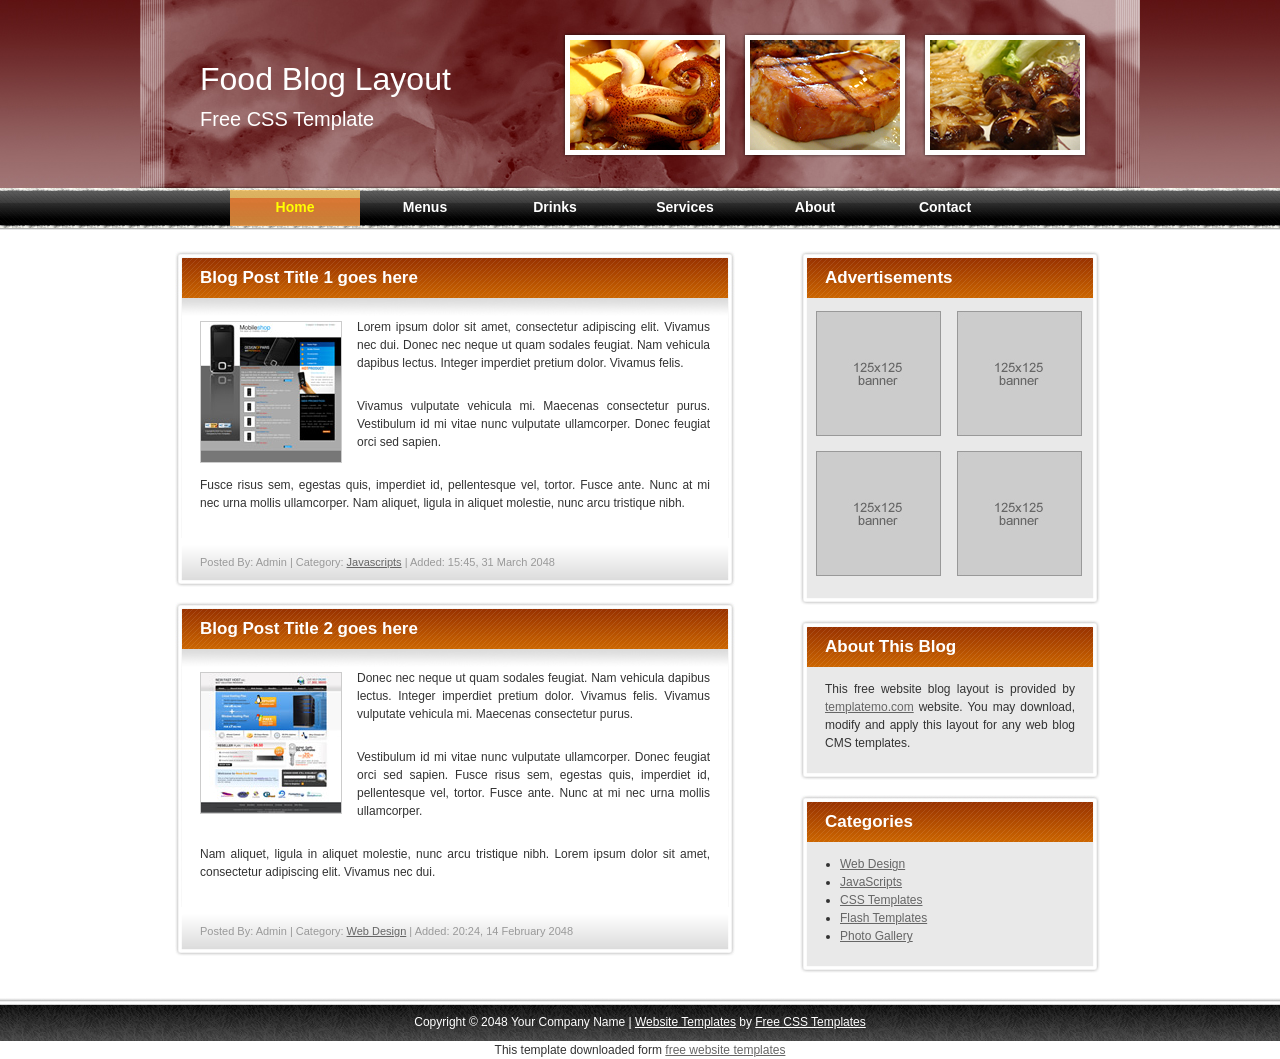
==== commit 398a2a9f: "Add files via upload" ====
--- a/index.html
+++ b/index.html
@@ -1,880 +1,162 @@
-<!DOCTYPE html><html lang="en"><head>
-    <meta charset="utf-8">
-    <meta name="description" content="">
-    <meta http-equiv="X-UA-Compatible" content="IE=edge">
-    <meta name="viewport" content="width=device-width, initial-scale=1, shrink-to-fit=no">
-   
-    <!-- Title -->
-    <title>Your Recipe Book</title>
-       <!-- Core Stylesheet -->
-    <link href="style.css" rel="stylesheet">
-    <!-- Responsive CSS -->
-    <link href="css/responsive/responsive.css" rel="stylesheet">
-
-</head>
-
-<body>
-    <!-- ****** Top Header Area Start ****** -->
-    <div class="top_header_area">
-        <div class="container">
-            <div class="row">
-                <div class="col-5 col-sm-6">
-                    <!--  Top Social bar start -->
-                    <div class="top_social_bar">
-                        <a href="index.html"><i class="fa fa-facebook" aria-hidden="true"></i></a>
-                        <a href="index.html"><i class="fa fa-twitter" aria-hidden="true"></i></a>
-                        <a href="index.html"><i class="fa fa-linkedin" aria-hidden="true"></i></a>
-                        <a href="index.html"><i class="fa fa-skype" aria-hidden="true"></i></a>
-                        <a href="index.html"><i class="fa fa-dribbble" aria-hidden="true"></i></a>
-                    </div>
-                </div>
-                <!--  Login Register Area -->
-                <div class="col-7 col-sm-6">
-                    <div class="signup-search-area d-flex align-items-center justify-content-end">
-                        <div class="login_register_area d-flex">
-                            <div class="login">
-                                <a href="index.html">Sing in</a>
-                            </div>
-                            <div class="register">
-                                <a href="index.html">Sing up</a>
-                            </div>
-                        </div>
-                        <!-- Search Button Area -->
-                        <div class="search_button">
-                            <a class="searchBtn" href="index.html"><i class="fa fa-search" aria-hidden="true"></i></a>
-                        </div>
-                        <!-- Search Form -->
-                        <div class="search-hidden-form">
-                            <form action="#" method="get">
-                                <input type="search" name="search" id="search-anything" placeholder="Search Anything...">
-                                <input type="submit" value="" class="d-none">
-                                <span class="searchBtn"><i class="fa fa-times" aria-hidden="true"></i></span>
-                            </form>
-                        </div>
-                    </div>
-                </div>
-            </div>
-        </div>
-    </div>
-    <!-- ****** Top Header Area End ****** -->
-
-    <!-- ****** Header Area Start ****** -->
-    <header class="header_area">
-        <div class="container">
-            <div class="row">
-                <!-- Logo Area Start -->
-                <div class="col-12">
-                    <div class="logo_area text-center">
-                        <a href="index.php" class="yummy-logo">Your Recipe BooK</a>
-                    </div>
-                </div>
-            </div>
-
-            <div class="row">
-                <div class="col-12">
-                    <nav class="navbar navbar-expand-lg">
-                        <button class="navbar-toggler" type="button" data-toggle="collapse" data-target="#yummyfood-nav" aria-controls="yummyfood-nav" aria-expanded="false" aria-label="Toggle navigation"><i class="fa fa-bars" aria-hidden="true"></i> Menu</button>
-                        <!-- Menu Area Start -->
-                        <div class="collapse navbar-collapse justify-content-center" id="yummyfood-nav">
-                            <ul class="navbar-nav" id="yummy-nav">
-                                <li class="nav-item active">
-                                    <a class="nav-link" href="index.php">Home <span class="sr-only">(current)</span></a>
-                                </li>                           
-                               <li class="nav-item">
-                                    <a class="nav-link" href="about.php">About</a>
-                                </li>
-
-                                <li class="nav-item">
-                                    <a class="nav-link" href="categories.php">Categories</a>
-                                </li>                                
-                                
-                                <li class="nav-item">
-                                    <a class="nav-link" href="contact.php">Contact</a>
-                                </li>
-                            </ul>
-                        </div>
-                    </nav>
-                </div>
-            </div>
-        </div>
-    </header>
-    <!-- ****** Header Area End ****** -->
- <!-- ****** Welcome Post Area Start ****** -->
-    <section class="welcome-post-sliders owl-carousel">
-
-        <!-- Single Slide -->
-        <div class="welcome-single-slide">
-            <!-- Post Thumb -->
-            <img src="img/bg-img/slide-1.jpg" alt="">
-            <!-- Overlay Text -->
-            <div class="project_title">
-                <div class="post-date-commnents d-flex">
-                   <a href="1.php">6 Comment</a>
-                </div>
-                <a href="1.php">
-                    <h5>Best Meatball Sub Recipe</h5>
-                </a>
-            </div>
-        </div>
-
-        <!-- Single Slide -->
-        <div class="welcome-single-slide">
-            <!-- Post Thumb -->
-            <img src="img/bg-img/slide-2.jpg" alt="">
-            <!-- Overlay Text -->
-            <div class="project_title">
-                <div class="post-date-commnents d-flex">
-                   <a href="2.php">4 Comment</a>
-                </div>
-                <a href="2.php">
-                    <h5>Big Mac Tacos aka Smash Tacos</h5>
-                </a>
-            </div>
-        </div>
-
-        <!-- Single Slide -->
-        <div class="welcome-single-slide">
-            <!-- Post Thumb -->
-            <img src="img/bg-img/slide-3.jpg" alt="">
-            <!-- Overlay Text -->
-            <div class="project_title">
-                <div class="post-date-commnents d-flex">
-                  <a href="3.php">1 Comment</a>
-                </div>
-                <a href="3.php">
-                    <h5>Porchetta Recipe</h5>
-                </a>
-            </div>
-        </div>
-
-        <!-- Single Slide -->
-        <div class="welcome-single-slide">
-            <!-- Post Thumb -->
-            <img src="img/bg-img/slide-5.jpg" alt="">
-            <!-- Overlay Text -->
-            <div class="project_title">
-                <div class="post-date-commnents d-flex">
-                    <a href="4.php">15 Comment</a>
-                </div>
-                <a href="4.php">
-                    <h5>Easy Wonton Soup for the Winter</h5>
-                </a>
-            </div>
-        </div>
-
-        <!-- Single Slide -->
-        <div class="welcome-single-slide">
-            <!-- Post Thumb -->
-            <img src="img/bg-img/slide-4.jpg" alt="">
-            <!-- Overlay Text -->
-            <div class="project_title">
-                <div class="post-date-commnents d-flex">
-                    <a href="5.php">10 Comment</a>
-                </div>
-                <a href="5.php">
-                    <h5>Chinese Broccoli aka Gai Lan</h5>
-                </a>
-            </div>
-        </div>
-
-    </section>
-    <!-- ****** Welcome Area End ****** -->
-
-    <!-- ****** Categories Area Start ****** -->
-    <section class="categories_area clearfix" id="about">
-        <div class="container">
-            <div class="row">
-                <div class="col-12 col-md-6 col-lg-4">
-                    <div class="single_catagory wow fadeInUp" data-wow-delay=".3s">
-                        <img src="img/catagory-img/1.jpg" alt="">
-                        <div class="catagory-title">
-                            <a href="index.html">
-                                <h5>Food</h5>
-                            </a>
-                        </div>
-                    </div>
-                </div>
-                <div class="col-12 col-md-6 col-lg-4">
-                    <div class="single_catagory wow fadeInUp" data-wow-delay=".6s">
-                        <img src="img/catagory-img/2.jpg" alt="">
-                        <div class="catagory-title">
-                            <a href="index.html">
-                                <h5>Cooking</h5>
-                            </a>
-                        </div>
-                    </div>
-                </div>
-                <div class="col-12 col-md-6 col-lg-4">
-                    <div class="single_catagory wow fadeInUp" data-wow-delay=".9s">
-                        <img src="img/catagory-img/3.jpg" alt="">
-                        <div class="catagory-title">
-                            <a href="index.html">
-                                <h5>Life Style</h5>
-                            </a>
-                        </div>
-                    </div>
-                </div>
-            </div>
-        </div>
-    </section>
-    <!-- ****** Categories Area End ****** -->
-
-    <!-- ****** Blog Area Start ****** -->
-    <section class="blog_area section_padding_0_80">
-        <div class="container">
-            <div class="row justify-content-center">
-                <div class="col-12 col-lg-8">
-                    <div class="row">
-
-                        <!-- Single Post -->
-                        <div class="col-12">
-                            <div class="single-post wow fadeInUp" data-wow-delay=".2s">
-                                <!-- Post Thumb -->
-                                <div class="post-thumb">
-                                    <img src="img/thai-basil-chicken.jpg" alt="">
-                                </div>
-                                <!-- Post Content -->
-                                <div class="post-content">
-                                    <div class="post-meta d-flex">
-                                        <div class="post-author-date-area d-flex">
-                                            <!-- Post Author -->
-                                            <div class="post-author">
-                                                <a href="index.html">By Marian</a>
-                                            </div>
-                                            <!-- Post Date -->
-                                            <div class="post-date">
-                                                <a href="index.html">Dec 19, 2025</a>
-                                            </div>
-                                        </div>
-                                        <!-- Post Comment & Share Area -->
-                                        <div class="post-comment-share-area d-flex">
-                                            <!-- Post Favourite -->
-                                            <div class="post-favourite">
-                                                <a href="index.html"><i class="fa fa-heart-o" aria-hidden="true"></i> 10</a>
-                                            </div>
-                                            <!-- Post Comments -->
-                                            <div class="post-comments">
-                                                <a href="index.html"><i class="fa fa-comment-o" aria-hidden="true"></i> 12</a>
-                                            </div>
-                                            <!-- Post Share -->
-                                            <div class="post-share">
-                                                <a href="index.html"><i class="fa fa-share-alt" aria-hidden="true"></i></a>
-                                            </div>
-                                        </div>
-                                    </div>
-                                    <a href="1.php">
-                                        <h2 class="post-headline">If you’re looking for a super flavorful quick and easy dinner, this Thai basil chicken stir fry is for you</h2>
-                                    </a>
-                                    <p>I LOVE Thai basil chicken. It gets my heart rate going not only because it’s perfectly spicy but also because it’s delicious. This is a super easy stir fry that is an incredible taste payoff for minimal prep. Goodbye delivery and hello home cooked meal!</p>
-                                    <a href="index.html" class="read-more">Continue Reading..</a>
-                                </div>
-                            </div>
-                        </div>
-
-                        <!-- Single Post -->
-                        <div class="col-12 col-md-6">
-                            <div class="single-post wow fadeInUp" data-wow-delay=".4s">
-                                <!-- Post Thumb -->
-                                <div class="post-thumb">
-                                    <img src="img/dishoom-ruby-chicken-curry-recip.jpg" alt="">
-                                </div>
-                                <!-- Post Content -->
-                                <div class="post-content">
-                                    <div class="post-meta d-flex">
-                                        <div class="post-author-date-area d-flex">
-                                            <!-- Post Author -->
-                                            <div class="post-author">
-                                                <a href="index.html">By Marian</a>
-                                            </div>
-                                            <!-- Post Date -->
-                                            <div class="post-date">
-                                                <a href="index.html">December  15, 2025</a>
-                                            </div>
-                                        </div>
-                                        <!-- Post Comment & Share Area -->
-                                        <div class="post-comment-share-area d-flex">
-                                            <!-- Post Favourite -->
-                                            <div class="post-favourite">
-                                                <a href="index.html"><i class="fa fa-heart-o" aria-hidden="true"></i> 10</a>
-                                            </div>
-                                            <!-- Post Comments -->
-                                            <div class="post-comments">
-                                                <a href="index.html"><i class="fa fa-comment-o" aria-hidden="true"></i> 12</a>
-                                            </div>
-                                            <!-- Post Share -->
-                                            <div class="post-share">
-                                                <a href="index.html"><i class="fa fa-share-alt" aria-hidden="true"></i></a>
-                                            </div>
-                                        </div>
-                                    </div>
-                                    <a href="2.php">
-                                        <h4 class="post-headline">Dishoom’s Ruby Chicken Curry Recipe</h4>
-                                    </a>
-                                </div>
-                            </div>
-                        </div>
-
-                        <!-- Single Post -->
-                        <div class="col-12 col-md-6">
-                            <div class="single-post wow fadeInUp" data-wow-delay=".6s">
-                                <!-- Post Thumb -->
-                                <div class="post-thumb">
-                                    <img src="img/osso-buco-1.jpg" alt="">
-                                </div>
-                                <!-- Post Content -->
-                                <div class="post-content">
-                                    <div class="post-meta d-flex">
-                                        <div class="post-author-date-area d-flex">
-                                            <!-- Post Author -->
-                                            <div class="post-author">
-                                                <a href="index.html">By Marian</a>
-                                            </div>
-                                            <!-- Post Date -->
-                                            <div class="post-date">
-                                                <a href="index.html">November 19, 2025</a>
-                                            </div>
-                                        </div>
-                                        <!-- Post Comment & Share Area -->
-                                        <div class="post-comment-share-area d-flex">
-                                            <!-- Post Favourite -->
-                                            <div class="post-favourite">
-                                                <a href="index.html"><i class="fa fa-heart-o" aria-hidden="true"></i> 10</a>
-                                            </div>
-                                            <!-- Post Comments -->
-                                            <div class="post-comments">
-                                                <a href="index.html"><i class="fa fa-comment-o" aria-hidden="true"></i> 12</a>
-                                            </div>
-                                            <!-- Post Share -->
-                                            <div class="post-share">
-                                                <a href="index.html"><i class="fa fa-share-alt" aria-hidden="true"></i></a>
-                                            </div>
-                                        </div>
-                                    </div>
-                                    <a href="2.php">
-                                        <h4 class="post-headline">Easiest Ever Instant Pot Osso Buco</h4>
-                                    </a>
-                                </div>
-                            </div>
-                        </div>
-
-                        <!-- Single Post -->
-                        <div class="col-12 col-md-6">
-                            <div class="single-post wow fadeInUp" data-wow-delay=".8s">
-                                <!-- Post Thumb -->
-                                <div class="post-thumb">
-                                    <img src="img/blog-img/4.jpg" alt="">
-                                </div>
-                                <!-- Post Content -->
-                                <div class="post-content">
-                                    <div class="post-meta d-flex">
-                                        <div class="post-author-date-area d-flex">
-                                            <!-- Post Author -->
-                                            <div class="post-author">
-                                                <a href="index.html">By Marian</a>
-                                            </div>
-                                            <!-- Post Date -->
-                                            <div class="post-date">
-                                                <a href="index.html">December  7, 2025</a>
-                                            </div>
-                                        </div>
-                                        <!-- Post Comment & Share Area -->
-                                        <div class="post-comment-share-area d-flex">
-                                            <!-- Post Favourite -->
-                                            <div class="post-favourite">
-                                                <a href="index.html"><i class="fa fa-heart-o" aria-hidden="true"></i> 10</a>
-                                            </div>
-                                            <!-- Post Comments -->
-                                            <div class="post-comments">
-                                                <a href="index.html"><i class="fa fa-comment-o" aria-hidden="true"></i> 12</a>
-                                            </div>
-                                            <!-- Post Share -->
-                                            <div class="post-share">
-                                                <a href="index.html"><i class="fa fa-share-alt" aria-hidden="true"></i></a>
-                                            </div>
-                                        </div>
-                                    </div>
-                                    <a href="4.php">
-                                        <h4 class="post-headline">Air Fryer Chicken Thighs</h4>
-                                    </a>
-                                </div>
-                            </div>
-                        </div>
-
-                        <!-- Single Post -->
-                        <div class="col-12 col-md-6">
-                            <div class="single-post wow fadeInUp" data-wow-delay="1s">
-                                <!-- Post Thumb -->
-                                <div class="post-thumb">
-                                    <img src="img/blog-img/5.jpg" alt="">
-                                </div>
-                                <!-- Post Content -->
-                                <div class="post-content">
-                                    <div class="post-meta d-flex">
-                                        <div class="post-author-date-area d-flex">
-                                            <!-- Post Author -->
-                                            <div class="post-author">
-                                                <a href="index.html">By Marian</a>
-                                            </div>
-                                            <!-- Post Date -->
-                                            <div class="post-date">
-                                                <a href="index.html">November 19, 2025</a>
-                                            </div>
-                                        </div>
-                                        <!-- Post Comment & Share Area -->
-                                        <div class="post-comment-share-area d-flex">
-                                            <!-- Post Favourite -->
-                                            <div class="post-favourite">
-                                                <a href="index.html"><i class="fa fa-heart-o" aria-hidden="true"></i> 10</a>
-                                            </div>
-                                            <!-- Post Comments -->
-                                            <div class="post-comments">
-                                                <a href="index.html"><i class="fa fa-comment-o" aria-hidden="true"></i> 12</a>
-                                            </div>
-                                            <!-- Post Share -->
-                                            <div class="post-share">
-                                                <a href="index.html"><i class="fa fa-share-alt" aria-hidden="true"></i></a>
-                                            </div>
-                                        </div>
-                                    </div>
-                                    <a href="5.php">
-                                        <h4 class="post-headline">Winter Grain Bowl with Balsamic Dressing</h4>
-                                    </a>
-                                </div>
-                            </div>
-                        </div>
-
-                        <!-- ******* List Blog Area Start ******* -->
-
-                        <!-- Single Post -->
-                        <div class="col-12">
-                            <div class="list-blog single-post d-sm-flex wow fadeInUpBig" data-wow-delay=".2s">
-                                <!-- Post Thumb -->
-                                <div class="post-thumb">
-                                    <img src="img/blog-img/6.jpg" alt="">
-                                </div>
-                                <!-- Post Content -->
-                                <div class="post-content">
-                                    <div class="post-meta d-flex">
-                                        <div class="post-author-date-area d-flex">
-                                            <!-- Post Author -->
-                                            <div class="post-author">
-                                                <a href="index.html">By Marian</a>
-                                            </div>
-                                            <!-- Post Date -->
-                                            <div class="post-date">
-                                                <a href="index.html">December 5, 2024</a>
-                                            </div>
-                                        </div>
-                                        <!-- Post Comment & Share Area -->
-                                        <div class="post-comment-share-area d-flex">
-                                            <!-- Post Favourite -->
-                                            <div class="post-favourite">
-                                                <a href="index.html"><i class="fa fa-heart-o" aria-hidden="true"></i> 10</a>
-                                            </div>
-                                            <!-- Post Comments -->
-                                            <div class="post-comments">
-                                                <a href="index.html"><i class="fa fa-comment-o" aria-hidden="true"></i> 12</a>
-                                            </div>
-                                            <!-- Post Share -->
-                                            <div class="post-share">
-                                                <a href="index.html"><i class="fa fa-share-alt" aria-hidden="true"></i></a>
-                                            </div>
-                                        </div>
-                                    </div>
-                                    <a href="index.html">
-                                        <h4 class="post-headline">Teriyaki Chicken </h4>
-                                    </a>
-                                    <p>Teriyaki chicken is one of my faves. This is a a teriyaki chicken bowl to take you to Tokyo. There’s something about that sweet and savory sauce on chicken that gets me every time. A really good bowl of teriyaki chicken reminds me of eating skewer after skewer of yakitori in the narrow back alleys of Tokyo.</p>
-                                    <a href="4.php" class="read-more">Continue Reading..</a>
-                                </div>
-                            </div>
-                        </div>
-
-                        <!-- Single Post -->
-                        <div class="col-12">
-                            <div class="list-blog single-post d-sm-flex wow fadeInUpBig" data-wow-delay=".4s">
-                                <!-- Post Thumb -->
-                                <div class="post-thumb">
-                                    <img src="img/blog-img/7.jpg" alt="">
-                                </div>
-                                <!-- Post Content -->
-                                <div class="post-content">
-                                    <div class="post-meta d-flex">
-                                        <div class="post-author-date-area d-flex">
-                                            <!-- Post Author -->
-                                            <div class="post-author">
-                                                <a href="index.html">By Marian</a>
-                                            </div>
-                                            <!-- Post Date -->
-                                            <div class="post-date">
-                                                <a href="index.html">May 19, 2025</a>
-                                            </div>
-                                        </div>
-                                        <!-- Post Comment & Share Area -->
-                                        <div class="post-comment-share-area d-flex">
-                                            <!-- Post Favourite -->
-                                            <div class="post-favourite">
-                                                <a href="index.html"><i class="fa fa-heart-o" aria-hidden="true"></i> 10</a>
-                                            </div>
-                                            <!-- Post Comments -->
-                                            <div class="post-comments">
-                                                <a href="index.html"><i class="fa fa-comment-o" aria-hidden="true"></i> 12</a>
-                                            </div>
-                                            <!-- Post Share -->
-                                            <div class="post-share">
-                                                <a href="index.html"><i class="fa fa-share-alt" aria-hidden="true"></i></a>
-                                            </div>
-                                        </div>
-                                    </div>
-                                    <a href="5.php">
-                                        <h4 class="post-headline">Korean Fried Chicken</h4>
-                                    </a>
-                                    <p>Korean fried chicken is classically double fried extra crispy wings and drummettes that are then coated in a sticky, sweet, and spicy sauce. It’s like buffalo wings amped up with the power of gochujang.</p>
-                                    <a href="5.php" class="read-more">Continue Reading..</a>
-                                </div>
-                            </div>
-                        </div>                       
-                    </div>
-                </div>
-
-                <!-- ****** Blog Sidebar ****** -->
-                <div class="col-12 col-sm-8 col-md-6 col-lg-4">
-                    <div class="blog-sidebar mt-5 mt-lg-0">
-                       
-                        <!-- Single Widget Area -->
-                        <div class="single-widget-area subscribe_widget text-center">
-                            <div class="widget-title">
-                                <h6>Subscribe &amp; Follow</h6>
-                            </div>
-                            <div class="subscribe-link">
-                                <a href="index.html"><i class="fa fa-facebook" aria-hidden="true"></i></a>
-                                <a href="index.html"><i class="fa fa-twitter" aria-hidden="true"></i></a>
-                                <a href="index.html"><i class="fa fa-google" aria-hidden="true"></i></a>
-                                <a href="index.html"><i class="fa fa-linkedin-square" aria-hidden="true"></i></a>
-                                <a href="index.html"><i class="fa fa-instagram" aria-hidden="true"></i></a>
-                                <a href="index.html"><i class="fa fa-vimeo" aria-hidden="true"></i></a>
-                            </div>
-                        </div>
-
-                        <!-- Single Widget Area -->
-                        <div class="single-widget-area popular-post-widget">
-                            <div class="widget-title text-center">
-                                <h6>Populer Post</h6>
-                            </div>
-                            <!-- Single Popular Post -->
-                            <div class="single-populer-post d-flex">
-                                <img src="img/sidebar-img/1.jpg" alt="">
-                                <div class="post-content">
-                                    <a href="index.html">
-                                        <h6>Top Wineries To Visit In England</h6>
-                                    </a>
-                                    <p>Tuesday, October 3, 2025</p>
-                                </div>
-                            </div>
-                            <!-- Single Popular Post -->
-                            <div class="single-populer-post d-flex">
-                                <img src="img/sidebar-img/2.jpg" alt="">
-                                <div class="post-content">
-                                    <a href="index.html">
-                                        <h6>The 8 Best Gastro Pubs In Bath</h6>
-                                    </a>
-                                    <p>Tuesday, October 3, 2025</p>
-                                </div>
-                            </div>
-                            <!-- Single Popular Post -->
-                            <div class="single-populer-post d-flex">
-                                <img src="img/sidebar-img/3.jpg" alt="">
-                                <div class="post-content">
-                                    <a href="index.html">
-                                        <h6>Zermatt Unplugged the best festival</h6>
-                                    </a>
-                                    <p>Tuesday, October 3, 2025</p>
-                                </div>
-                            </div>
-                            <!-- Single Popular Post -->
-                            <div class="single-populer-post d-flex">
-                                <img src="img/sidebar-img/4.jpg" alt="">
-                                <div class="post-content">
-                                    <a href="index.html">
-                                        <h6>Harrogate's Top 10 Independent Eats</h6>
-                                    </a>
-                                    <p>Tuesday, October 3, 2025</p>
-                                </div>
-                            </div>
-                            <!-- Single Popular Post -->
-                            <div class="single-populer-post d-flex">
-                                <img src="img/sidebar-img/5.jpg" alt="">
-                                <div class="post-content">
-                                    <a href="index.html">
-                                        <h6>Eating Out On A Budget In Oxford</h6>
-                                    </a>
-                                    <p>Tuesday, October 3, 2025</p>
-                                </div>
-                            </div>
-                        </div>
-
-                        <!-- Single Widget Area -->
-                        <div class="single-widget-area add-widget text-center">
-                            <div class="add-widget-area">
-                                <img src="img/sidebar-img/6.jpg" alt="">
-                                <div class="add-text">
-                                    <div class="yummy-table">
-                                        <div class="yummy-table-cell">
-                                            <h2>Cooking Book</h2>
-                                            <p>Buy Book Online Now!</p>
-                                            <a href="index.html" class="add-btn">Buy Now</a>
-                                        </div>
-                                    </div>
-                                </div>
-                            </div>
-                        </div>
-
-                        <!-- Single Widget Area -->
-                        <div class="single-widget-area newsletter-widget">
-                            <div class="widget-title text-center">
-                                <h6>Newsletter</h6>
-                            </div>
-                            <p>Subscribe our newsletter gor get notification about new updates, information discount, etc.</p>
-                            <div class="newsletter-form">
-                                <form action="#" method="post">
-                                    <input type="email" name="newsletter-email" id="email" placeholder="Your email">
-                                    <button type="submit"><i class="fa fa-paper-plane-o" aria-hidden="true"></i></button>
-                                </form>
-                            </div>
-                        </div>
-                    </div>
-                </div>
-            </div>
-        </div>
-    </section>
-    <!-- ****** Blog Area End ****** -->
-
-<!-- ****** Instagram Area Start ****** -->
-    <div class="instargram_area owl-carousel section_padding_100_0 clearfix" id="portfolio">
-
-        <!-- Instagram Item -->
-        <div class="instagram_gallery_item">
-            <!-- Instagram Thumb -->
-            <img src="img/instagram-img/1.jpg" alt="">
-            <!-- Hover -->
-            <div class="hover_overlay">
-                <div class="yummy-table">
-                    <div class="yummy-table-cell">
-                        <div class="follow-me text-center">
-                            <a href="index.html"><i class="fa fa-instagram" aria-hidden="true"></i> Follow me</a>
-                        </div>
-                    </div>
-                </div>
-            </div>
-        </div>
-
-        <!-- Instagram Item -->
-        <div class="instagram_gallery_item">
-            <!-- Instagram Thumb -->
-            <img src="img/instagram-img/2.jpg" alt="">
-            <!-- Hover -->
-            <div class="hover_overlay">
-                <div class="yummy-table">
-                    <div class="yummy-table-cell">
-                        <div class="follow-me text-center">
-                            <a href="index.html"><i class="fa fa-instagram" aria-hidden="true"></i> Follow me</a>
-                        </div>
-                    </div>
-                </div>
-            </div>
-        </div>
-
-        <!-- Instagram Item -->
-        <div class="instagram_gallery_item">
-            <!-- Instagram Thumb -->
-            <img src="img/instagram-img/3.jpg" alt="">
-            <!-- Hover -->
-            <div class="hover_overlay">
-                <div class="yummy-table">
-                    <div class="yummy-table-cell">
-                        <div class="follow-me text-center">
-                            <a href="index.html"><i class="fa fa-instagram" aria-hidden="true"></i> Follow me</a>
-                        </div>
-                    </div>
-                </div>
-            </div>
-        </div>
-
-        <!-- Instagram Item -->
-        <div class="instagram_gallery_item">
-            <!-- Instagram Thumb -->
-            <img src="img/instagram-img/4.jpg" alt="">
-            <!-- Hover -->
-            <div class="hover_overlay">
-                <div class="yummy-table">
-                    <div class="yummy-table-cell">
-                        <div class="follow-me text-center">
-                            <a href="index.html"><i class="fa fa-instagram" aria-hidden="true"></i> Follow me</a>
-                        </div>
-                    </div>
-                </div>
-            </div>
-        </div>
-
-        <!-- Instagram Item -->
-        <div class="instagram_gallery_item">
-            <!-- Instagram Thumb -->
-            <img src="img/instagram-img/5.jpg" alt="">
-            <!-- Hover -->
-            <div class="hover_overlay">
-                <div class="yummy-table">
-                    <div class="yummy-table-cell">
-                        <div class="follow-me text-center">
-                            <a href="index.html"><i class="fa fa-instagram" aria-hidden="true"></i> Follow me</a>
-                        </div>
-                    </div>
-                </div>
-            </div>
-        </div>
-
-        <!-- Instagram Item -->
-        <div class="instagram_gallery_item">
-            <!-- Instagram Thumb -->
-            <img src="img/instagram-img/6.jpg" alt="">
-            <!-- Hover -->
-            <div class="hover_overlay">
-                <div class="yummy-table">
-                    <div class="yummy-table-cell">
-                        <div class="follow-me text-center">
-                            <a href="index.html"><i class="fa fa-instagram" aria-hidden="true"></i> Follow me</a>
-                        </div>
-                    </div>
-                </div>
-            </div>
-        </div>
-
-        <!-- Instagram Item -->
-        <div class="instagram_gallery_item">
-            <!-- Instagram Thumb -->
-            <img src="img/instagram-img/1.jpg" alt="">
-            <!-- Hover -->
-            <div class="hover_overlay">
-                <div class="yummy-table">
-                    <div class="yummy-table-cell">
-                        <div class="follow-me text-center">
-                            <a href="index.html"><i class="fa fa-instagram" aria-hidden="true"></i> Follow me</a>
-                        </div>
-                    </div>
-                </div>
-            </div>
-        </div>
-
-        <!-- Instagram Item -->
-        <div class="instagram_gallery_item">
-            <!-- Instagram Thumb -->
-            <img src="img/instagram-img/2.jpg" alt="">
-            <!-- Hover -->
-            <div class="hover_overlay">
-                <div class="yummy-table">
-                    <div class="yummy-table-cell">
-                        <div class="follow-me text-center">
-                            <a href="index.html"><i class="fa fa-instagram" aria-hidden="true"></i> Follow me</a>
-                        </div>
-                    </div>
-                </div>
-            </div>
-        </div>
-
-    </div>
-    <!-- ****** Our Creative Portfolio Area End ****** -->
-
-    <!-- ****** Footer Social Icon Area Start ****** -->
-    <div class="social_icon_area clearfix">
-        <div class="container">
-            <div class="row">
-                <div class="col-12">
-                    <div class="footer-social-area d-flex">
-                        <div class="single-icon">
-                            <a href="index.html"><i class="fa fa-facebook" aria-hidden="true"></i><span>facebook</span></a>
-                        </div>
-                        <div class="single-icon">
-                            <a href="index.html"><i class="fa fa-twitter" aria-hidden="true"></i><span>Twitter</span></a>
-                        </div>
-                        <div class="single-icon">
-                            <a href="index.html"><i class="fa fa-google-plus" aria-hidden="true"></i><span>GOOGLE+</span></a>
-                        </div>
-                        <div class="single-icon">
-                            <a href="index.html"><i class="fa fa-linkedin-square" aria-hidden="true"></i><span>linkedin</span></a>
-                        </div>
-                        <div class="single-icon">
-                            <a href="index.html"><i class="fa fa-instagram" aria-hidden="true"></i><span>Instagram</span></a>
-                        </div>
-                        <div class="single-icon">
-                            <a href="index.html"><i class="fa fa-vimeo" aria-hidden="true"></i><span>VIMEO</span></a>
-                        </div>
-                        <div class="single-icon">
-                            <a href="index.html"><i class="fa fa-youtube-play" aria-hidden="true"></i><span>YOUTUBE</span></a>
-                        </div>
-                    </div>
-                </div>
-            </div>
-        </div>
-    </div>
-    <!-- ****** Footer Social Icon Area End ****** -->
-
-    <!-- ****** Footer Menu Area Start ****** -->
-    <footer class="footer_area">
-        <div class="container">
-            <div class="row">
-                <div class="col-12">
-                    <div class="footer-content">
-                        
-                        <nav class="navbar navbar-expand-lg">
-                            <button class="navbar-toggler" type="button" data-toggle="collapse" data-target="#yummyfood-footer-nav" aria-controls="yummyfood-footer-nav" aria-expanded="false" aria-label="Toggle navigation"><i class="fa fa-bars" aria-hidden="true"></i> Menu</button>
-                            <!-- Menu Area Start -->
-                            <div class="collapse navbar-collapse justify-content-center" id="yummyfood-footer-nav">
-                                <ul class="navbar-nav">
-                                    <li class="nav-item active">
-                                        <a class="nav-link" href="privacy-policy.php">Privacy Policy<span class="sr-only">(current)</span></a>
-                                    </li>
-                                    
-                                    <li class="nav-item">
-                                        <a class="nav-link" href="terms-and-conditions.php">Terms And Conditions.php</a>
-                                    </li>
-                                   
-                                    <li class="nav-item">
-                                        <a class="nav-link" href="about.php">About</a>
-                                    </li>
-                                    <li class="nav-item">
-                                        <a class="nav-link" href="contact.php">Contact</a>
-                                    </li>
-                                </ul>
-                            </div>
-                        </nav>
-                    </div>
-                </div>
-            </div>
-        </div>
-
-        <div class="container">
-            <div class="row">
-                <div class="col-12">
-                    <!-- Copywrite Text -->
-                    <div class="copy_right_text text-center">
-                        <p>Copyright @2026 All rights reserved |  yourrecipebook</p>
-                    </div>
-                </div>
-            </div>
-        </div>
-    </footer>
-
-    <!-- ****** Footer Menu Area End ****** -->
-
-    <!-- Jquery-2.2.4 js -->
-    <script src="js/jquery/jquery-2.2.4.min.js"></script>
-    <!-- Popper js -->
-    <script src="js/bootstrap/popper.min.js"></script>
-    <!-- Bootstrap-4 js -->
-    <script src="js/bootstrap/bootstrap.min.js"></script>
-    <!-- All Plugins JS -->
-    <script src="js/others/plugins.js"></script>
-    <!-- Active JS -->
-    <script src="js/active.js"></script>
-<script defer="" src="../static.cloudflareinsights.com/beacon.min.js/v8c78df7c7c0f484497ecbca7046644da1771523124516" data-cf-beacon="{&quot;version&quot;:&quot;2024.11.0&quot;,&quot;token&quot;:&quot;a68dbbef18ba448aad95fd6afb01e0aa&quot;,&quot;r&quot;:1,&quot;server_timing&quot;:{&quot;name&quot;:{&quot;cfCacheStatus&quot;:true,&quot;cfEdge&quot;:true,&quot;cfExtPri&quot;:true,&quot;cfL4&quot;:true,&quot;cfOrigin&quot;:true,&quot;cfSpeedBrain&quot;:true},&quot;location_startswith&quot;:null}}" crossorigin="anonymous"></script>
-
-</body></html>+<!DOCTYPE html PUBLIC "-//W3C//DTD XHTML 1.0 Transitional//EN" "http://www.w3.org/TR/xhtml1/DTD/xhtml1-transitional.dtd">
+<html xmlns="http://www.w3.org/1999/xhtml">
+<head>
+<meta http-equiv="Content-Type" content="text/html; charset=utf-8" />
+<title>Food Blog Website - free CSS template</title>
+<meta name="keywords" content="free css template, XHTML, CSS, food blog template" />
+<meta name="description" content="Food Blog Template - free CSS website layout, XHTML CSS template" />
+<link href="templatemo_style.css" rel="stylesheet" type="text/css" />
+<!--  Designed by w w w . t e m p l a t e m o . c o m  --> 
+</head>
+<body>
+	<div id="templatemo_background_section_top">
+	  <div class="templatemo_container">
+	    <div id="templatemo_header">
+	      <div id="templatemo_logo_section">
+	        <h1>Food Blog Layout</h1>            
+		  <h2>Free CSS Template</h2>
+				</div>
+               
+    </div><!-- end of headder -->
+                
+    		<div id="templatemo_menu_panel">
+            
+    			<div id="templatemo_menu_section">
+                
+            		<ul>
+		                <li><a href="index.html"  class="current">Home</a></li>
+        		        <li><a href="#">Menus</a></li>
+		                <li><a href="#">Drinks</a></li>
+		                <li><a href="#">Services</a></li>  
+        		        <li><a href="#">About</a></li> 
+                		<li><a href="#">Contact</a></li>                     
+		            </ul> 
+                    
+				</div>
+                
+		    </div> <!-- end of menu -->
+            
+		</div><!-- end of container-->
+        
+	</div><!-- end of templatemo_background_section_top-->
+    
+    <div id="templatemo_background_section_middle">
+    
+    	<div class="templatemo_container">
+        
+        	<div id="templatemo_left_section">
+            	
+                <div class="templatemo_post">
+                
+                	<div class="templatemo_post_top">
+                    	<h1>Blog Post Title 1 goes here</h1>
+                    </div>
+                    <div class="templatemo_post_mid_top">
+                    </div>
+                    
+              <div class="templatemo_post_mid">
+                    	                        
+                        <p><img alt="Blog" src="images/templatemo_061_phone.jpg" />Lorem ipsum dolor sit amet, consectetur adipiscing elit. Vivamus nec dui. Donec nec neque ut quam sodales feugiat. Nam vehicula dapibus lectus. Integer imperdiet pretium dolor. Vivamus felis. </p>
+                        <p>Vivamus vulputate vehicula mi. Maecenas consectetur purus. Vestibulum id mi vitae nunc vulputate ullamcorper. Donec feugiat orci sed sapien. </p>
+                        <p>Fusce risus sem, egestas quis, imperdiet id, pellentesque vel, tortor. Fusce ante. Nunc at mi nec urna mollis ullamcorper. Nam aliquet, ligula in aliquet molestie, nunc arcu tristique nibh. </p>
+                <div class="clear"></div>
+                        
+                    </div>
+                    <div class="templatemo_post_bottom">
+                    	<span class="post">Posted By: Admin | Category: <a href="#">Javascripts</a> | Added: 15:45, 31 March 2048</span>
+                        
+                    </div>
+                    
+				</div><!-- end of templatemo_post-->
+                
+                <div class="templatemo_post">
+                
+                	<div class="templatemo_post_top">
+                    	<h1>Blog Post Title 2 goes here</h1>
+                    </div>
+                    <div class="templatemo_post_mid_top">
+                    </div>
+              <div class="templatemo_post_mid">
+                    	
+                        <p><img alt="Blog" src="images/templatemo_060_hosting.jpg" />Donec nec neque ut quam sodales feugiat. Nam vehicula dapibus lectus. Integer imperdiet pretium dolor. Vivamus felis. Vivamus vulputate vehicula mi. Maecenas consectetur purus. </p>
+                <p>Vestibulum id mi vitae nunc vulputate ullamcorper. Donec feugiat orci sed sapien. Fusce risus sem, egestas quis, imperdiet id, pellentesque vel, tortor. Fusce ante. Nunc at mi nec urna mollis ullamcorper. </p>
+                <p>Nam aliquet, ligula in aliquet molestie, nunc arcu tristique nibh. Lorem ipsum dolor sit amet, consectetur adipiscing elit. Vivamus nec dui.</p>
+                <div class="clear"></div>
+                                                
+                    </div>
+                    <div class="templatemo_post_bottom">
+                    		
+                    		<span class="post">Posted By: Admin | Category: <a href="#">Web Design</a> | Added: 20:24, 14 February 2048</span>
+
+                    </div>
+                    
+				</div><!-- end of templatemo_post-->
+                
+            </div><!-- end of left section-->
+            
+            <div id="templatemo_right_section">
+            	
+                <div class="templatemo_section_box">
+                	<div class="templatemo_section_box_top">
+                    	<h1>Advertisements</h1>
+                    </div>
+					<div class="templatemo_section_box_mid">
+                   		
+						<img alt="125x125 Banner"  src="images/templatemo_ads.jpg" /> 
+                    	<img alt="Advertise Here"  src="images/templatemo_ads.jpg"/>
+                    	<img alt="Advertisement"  src="images/templatemo_ads.jpg"/>
+                        <img alt="Your Banner"  src="images/templatemo_ads.jpg"/>
+                        
+                        <div class="clear">&nbsp;</div>
+					</div>
+                    <div class="templatemo_section_box_bottom"></div>
+                </div><!-- end of section box -->
+                
+                <div class="templatemo_section_box">
+                	<div class="templatemo_section_box_top">
+                    	<h1>About This Blog</h1>
+                    </div>
+					<div class="templatemo_section_box_mid">
+                   		
+						<p>This free website blog layout is provided by <a href="http://www.templatemo.com" target="_parent">templatemo.com</a> website. You may download, modify and apply this layout for any web blog CMS templates.</p>
+					</div>
+                    <div class="templatemo_section_box_bottom"></div>
+                </div><!-- end of section box -->
+                
+                <div class="templatemo_section_box">
+                	<div class="templatemo_section_box_top">
+                    
+                    	<h1>Categories</h1>
+                        
+                    </div>
+					<div class="templatemo_section_box_mid">
+                   		
+						<ul>
+                        	<li><a href="http://www.webdesignmo.com/blog" target="_parent">Web Design</a></li>
+                            <li><a href="#">JavaScripts</a></li>
+                            <li><a href="http://www.templatemo.com" target="_parent">CSS Templates</a></li>
+                            <li><a href="http://www.flashmo.com" target="_parent">Flash Templates</a></li>
+                            <li><a href="#">Photo Gallery</a></li>
+                        </ul>
+					</div>
+                    <div class="templatemo_section_box_bottom"></div>
+                </div><!-- end of section box -->
+
+            </div><!-- end of right Section -->
+
+        </div><!-- end of container-->
+
+	</div><!-- end of background middle-->
+    
+    <div id="templatemo_bottom_section">
+    	<div class="templatemo_container">
+        	<div id="templatemo_footer">
+            	Copyright © 2048 Your Company Name | 
+                <a href="http://www.iwebsitetemplate.com" target="_parent">Website Templates</a> by 
+                <a href="http://www.templatemo.com" target="_parent">Free CSS Templates</a>
+          </div>
+        </div>
+</div><!-- end of background bottom-->
+<div align=center>This template  downloaded form <a href='http://all-free-download.com/free-website-templates/'>free website templates</a></div></body>
+<!--  Designed by w w w . t e m p l a t e m o . c o m  --> 
+</html>
--- a/templatemo_style.css
+++ b/templatemo_style.css
@@ -0,0 +1,343 @@
+/*
+CSS Credit: http://www.templatemo.com/
+*/
+
+html {
+
+	background: #fff;
+
+}
+
+body {
+
+	margin: 0;
+
+	padding:0;
+
+	font-family: Arial, Helvetica, sans-serif;
+
+	font-size: 12px;
+
+	line-height: 1.5em;
+
+	color: #333333;
+
+	width: 100%;
+
+	display: table;
+
+}
+
+a { color: #666;}
+a:hover { color: #999; }
+
+#templatemo_background_section_top {
+
+	width: 100%;
+	
+	height:230px;
+
+	background: url(images/templatemo_background_section_top_bg.jpg) repeat-x;
+
+}
+
+#templatemo_background_section_middle {
+
+	width: 100%;
+	
+	background: #fff;
+	
+	clear: both;
+	
+	overflow:hidden;
+
+}
+
+#templatemo_background_section_bottom {
+
+	width: 100%;
+	
+	height: 327px;
+
+	background: url(images/templatemo_background_section_bottom_bg2.jpg) repeat;
+	
+	float: left;
+
+}
+
+.templatemo_container {
+
+	width: 1000px;
+	margin: auto;
+
+}
+
+#templatemo_header {
+	width: 100%;
+	height:188px;	
+	background:url(images/templatemo_header_bg.jpg) no-repeat;
+}
+
+/* Logo Area */
+#templatemo_logo_section {
+	width:auto;
+	height:auto;
+	margin-top:60px;
+	margin-left: 60px;
+	float:left;	
+	display: inline;
+}
+
+#templatemo_logo_section h1 {
+	padding-top: 10px;
+	font-size: 32px;
+	color:#fff;
+	margin:0px;
+	font-weight: normal;	
+}
+
+#templatemo_logo_section h2 {
+	font-size:20px;
+	color:#fff;
+	padding-top:5px;
+	font-weight: normal;	
+}
+/* End Of Logo Area*/
+
+/* Menu Section */
+
+#templatemo_menu_panel {
+	width:100%;
+	height: 42px;	
+	margin: 0 auto;
+	background: url(images/templatemo_menu_bg.jpg) repeat-x;
+	float:left;
+}
+
+#templatemo_menu_panel #templatemo_menu_section {
+	width: 930px;
+	height: 32px;	
+	margin:0 auto;
+	padding: 0 0 0 30px;
+	color: #03a0a6;
+}
+
+#templatemo_menu_section ul {
+	float: left;
+	width: 930px;
+	margin: 0;
+	padding-top: 2px;
+	list-style: none;
+}
+
+#templatemo_menu_section ul li {
+	display: inline;
+}
+
+#templatemo_menu_section ul li a {
+	float: left;
+	width: 110px;
+	padding-top: 8px;
+	font-size: 14px;
+	font-weight: bold;
+	text-align: center;
+	text-decoration: none;
+	color: #fff;
+	padding-left: 10px;
+	padding-right: 10px;
+}
+
+#templatemo_menu_section li a:hover, #templatemo_menu_section li .current {
+	color: #ff0;
+	height: 40px;
+	background:url(images/templatemo_menu_current.jpg) repeat-x;
+}
+
+/* End Of Menu */
+
+/* Left Section */
+
+#templatemo_left_section {
+	
+	width: 560px;
+	float: left;
+	margin: 10px 0px 10px 35px;
+	
+}
+
+* html #templatemo_left_section {
+
+	margin-left: 15px;
+}
+
+.templatemo_post {
+	
+	width: 552px;
+	margin-top: 5px;
+	margin-bottom: 15px;
+	
+}
+
+.templatemo_post_top {
+
+	width: 560px;
+	height: 47px;
+	background: url(images/templatemo_post_top.jpg) no-repeat;
+	
+}
+
+* html .templatemo_post_top h1 {
+	margin-bottom: -11px;
+}
+
+.templatemo_post_top h1{
+	font-size: 17px;
+/*	font-weight: normal;*/
+	color:#fff;
+	font-weight:bold;
+	padding-top: 18px;
+	padding-left: 25px;
+}
+
+.templatemo_post_mid_top {
+	
+	width: 560px;
+	height: 20px;
+	background: url(images/templatemo_post_mid_top.jpg) no-repeat;
+
+}
+
+.templatemo_post_mid {
+	
+	width: 560px;
+	background: url(images/templatemo_post_midddle.jpg) repeat-y;
+
+}
+
+.templatemo_post_bottom {
+	
+	width: 560px;
+	height: 34px;
+	background: url(images/templatemo_post_bottom.jpg) no-repeat;
+	padding-top: 15px;	
+}
+
+.templatemo_post_mid img {
+	
+	border: #ccc solid 1px;
+	float: left;
+	margin: 3px 15px 0 0;
+}
+
+.templatemo_post_mid p {
+	
+	font-size: 12px;
+	color:#333;
+	margin : 0px 25px 25px 25px;
+	text-align: justify;
+}
+
+span.post {
+	margin: 0px 25px 0px 25px;
+	color: #999999;
+	font-size: 11px;
+	display: block;
+	
+}
+/* End Of Left Section */
+
+/* Right Section */
+#templatemo_right_section {
+	width: 310px;
+	float: right;
+	margin: 10px 30px 10px 0px;
+}
+
+.templatemo_section_box {	
+	width: 292px;
+	margin-top: 5px;
+	margin-bottom: 15px;
+}
+
+.templatemo_section_box_top {
+	
+	width: 300px;
+	height: 60px;
+	background: url(images/templatemo_section_box_top.jpg) no-repeat;
+
+}
+
+.templatemo_section_box_top h1 {
+	font-size: 17px;
+	color:#fff;
+	font-weight:bold;
+	padding-top: 18px;
+	padding-left: 25px;
+
+}
+
+.templatemo_section_box_mid {
+	width: 300px;
+	background: url(images/templatemo_section_box_middle.jpg) repeat-y;
+}
+
+.templatemo_section_box_mid p {
+	font-size: 12px;
+	color:#333;
+	margin : 0px 25px 15px 25px;
+	text-align: justify;
+
+}
+
+.templatemo_section_box_mid p a {
+	font-size: 12px;
+	color:#666;
+}
+
+.templatemo_section_box_mid img {
+	float: left;
+	display:inline;
+	margin-bottom: 15px;
+	margin-left: 16px;
+	border:none;
+}
+
+.templatemo_section_box_mid ul {
+	margin-bottom:15px;
+	margin-top:0px;
+	padding-right:15px;
+	color: #333;
+}
+
+.templatemo_section_box_bottom {
+	width: 300px;
+	height: 28px;
+	background: url(images/templatemo_section_box_bottom.jpg) no-repeat;
+	margin-top: -15px;
+}
+
+/* End Of Right Section*/
+
+.clear{
+	clear:both;
+	height:1px;
+}
+
+#templatemo_bottom_section {
+	width: 100%;
+	height: 43px;
+	background:url(images/templatemo_footer_bg.jpg) repeat-x;
+}
+
+#templatemo_footer {
+	width: 100%;
+	height: 28px;
+	background: url(images/templatemo_footer_bg.jpg) repeat-x;
+	text-align: center;
+	padding-top: 15px;
+	color: #fff;
+}
+
+#templatemo_footer a {
+	color: #fff;
+}
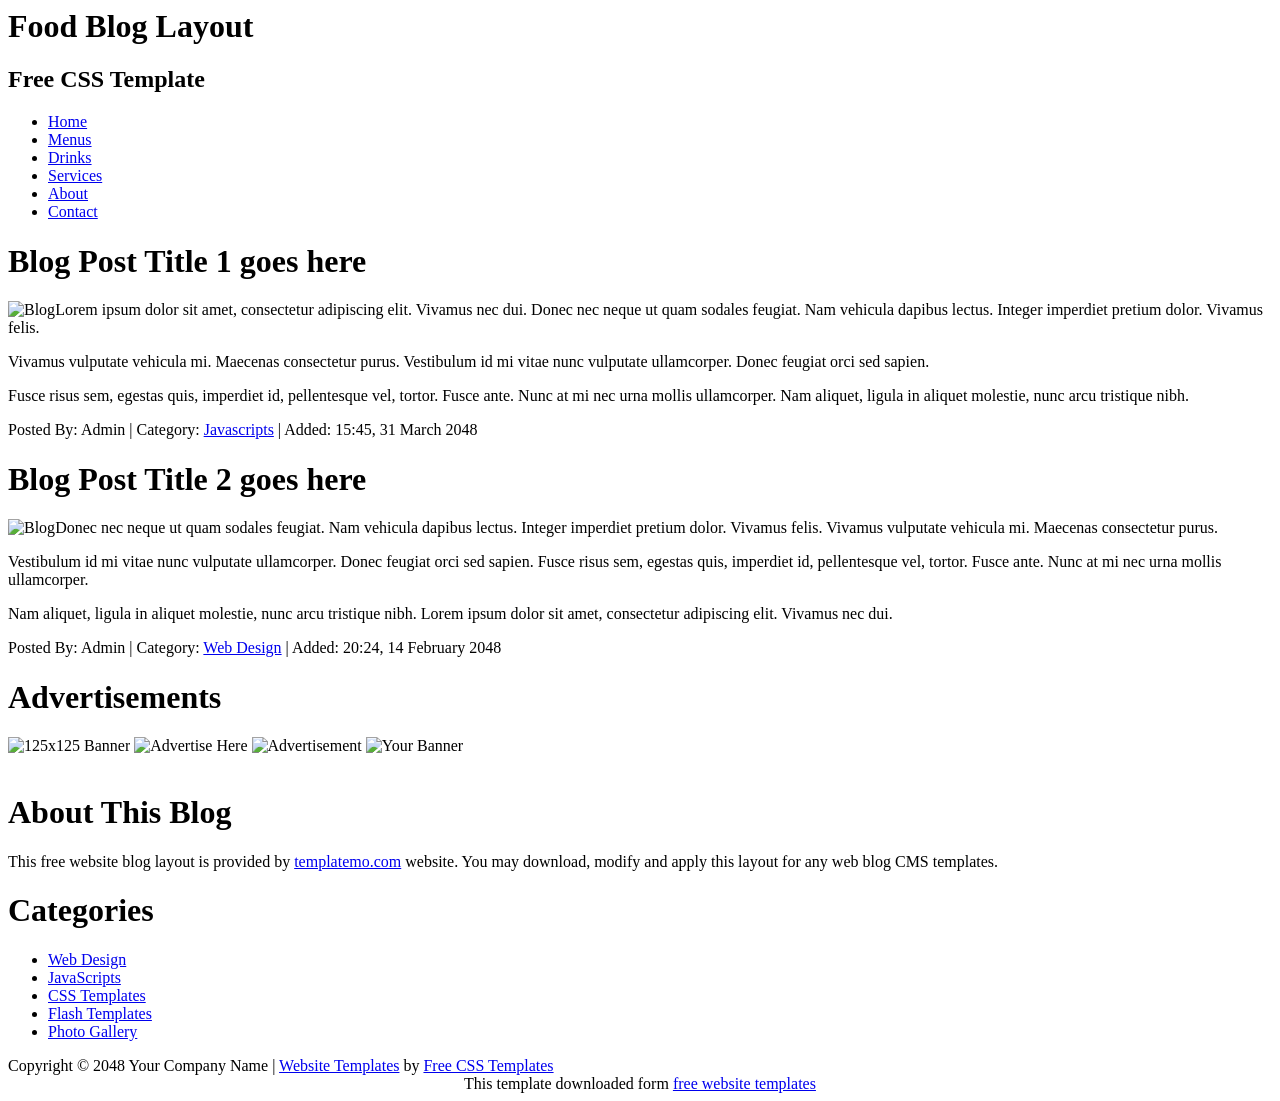
==== commit 895a3c3c: "Update index.html" ====
--- a/index.html
+++ b/index.html
@@ -1,3 +1,4 @@
+<base href="/bg/">
 <!DOCTYPE html PUBLIC "-//W3C//DTD XHTML 1.0 Transitional//EN" "http://www.w3.org/TR/xhtml1/DTD/xhtml1-transitional.dtd">
 <html xmlns="http://www.w3.org/1999/xhtml">
 <head>
@@ -159,4 +160,4 @@
 </div><!-- end of background bottom-->
 <div align=center>This template  downloaded form <a href='http://all-free-download.com/free-website-templates/'>free website templates</a></div></body>
 <!--  Designed by w w w . t e m p l a t e m o . c o m  --> 
-</html>+</html>
